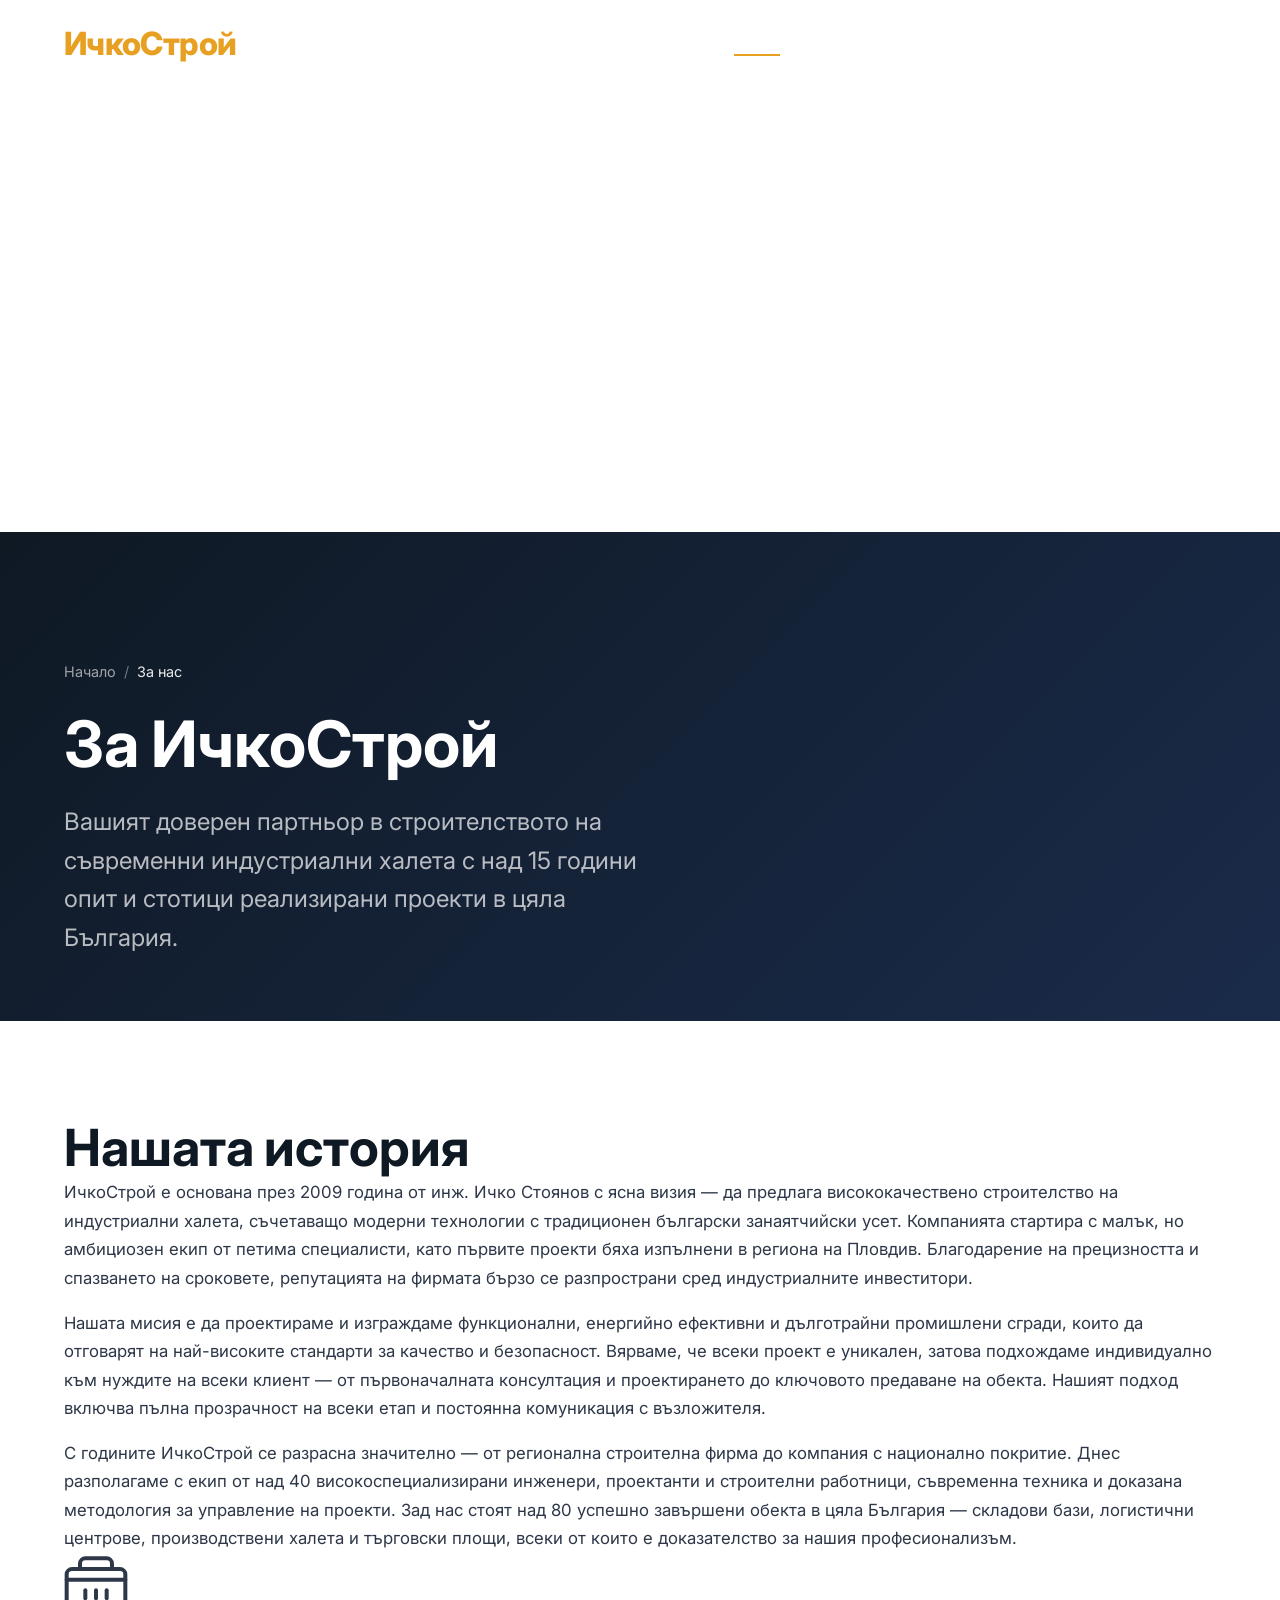
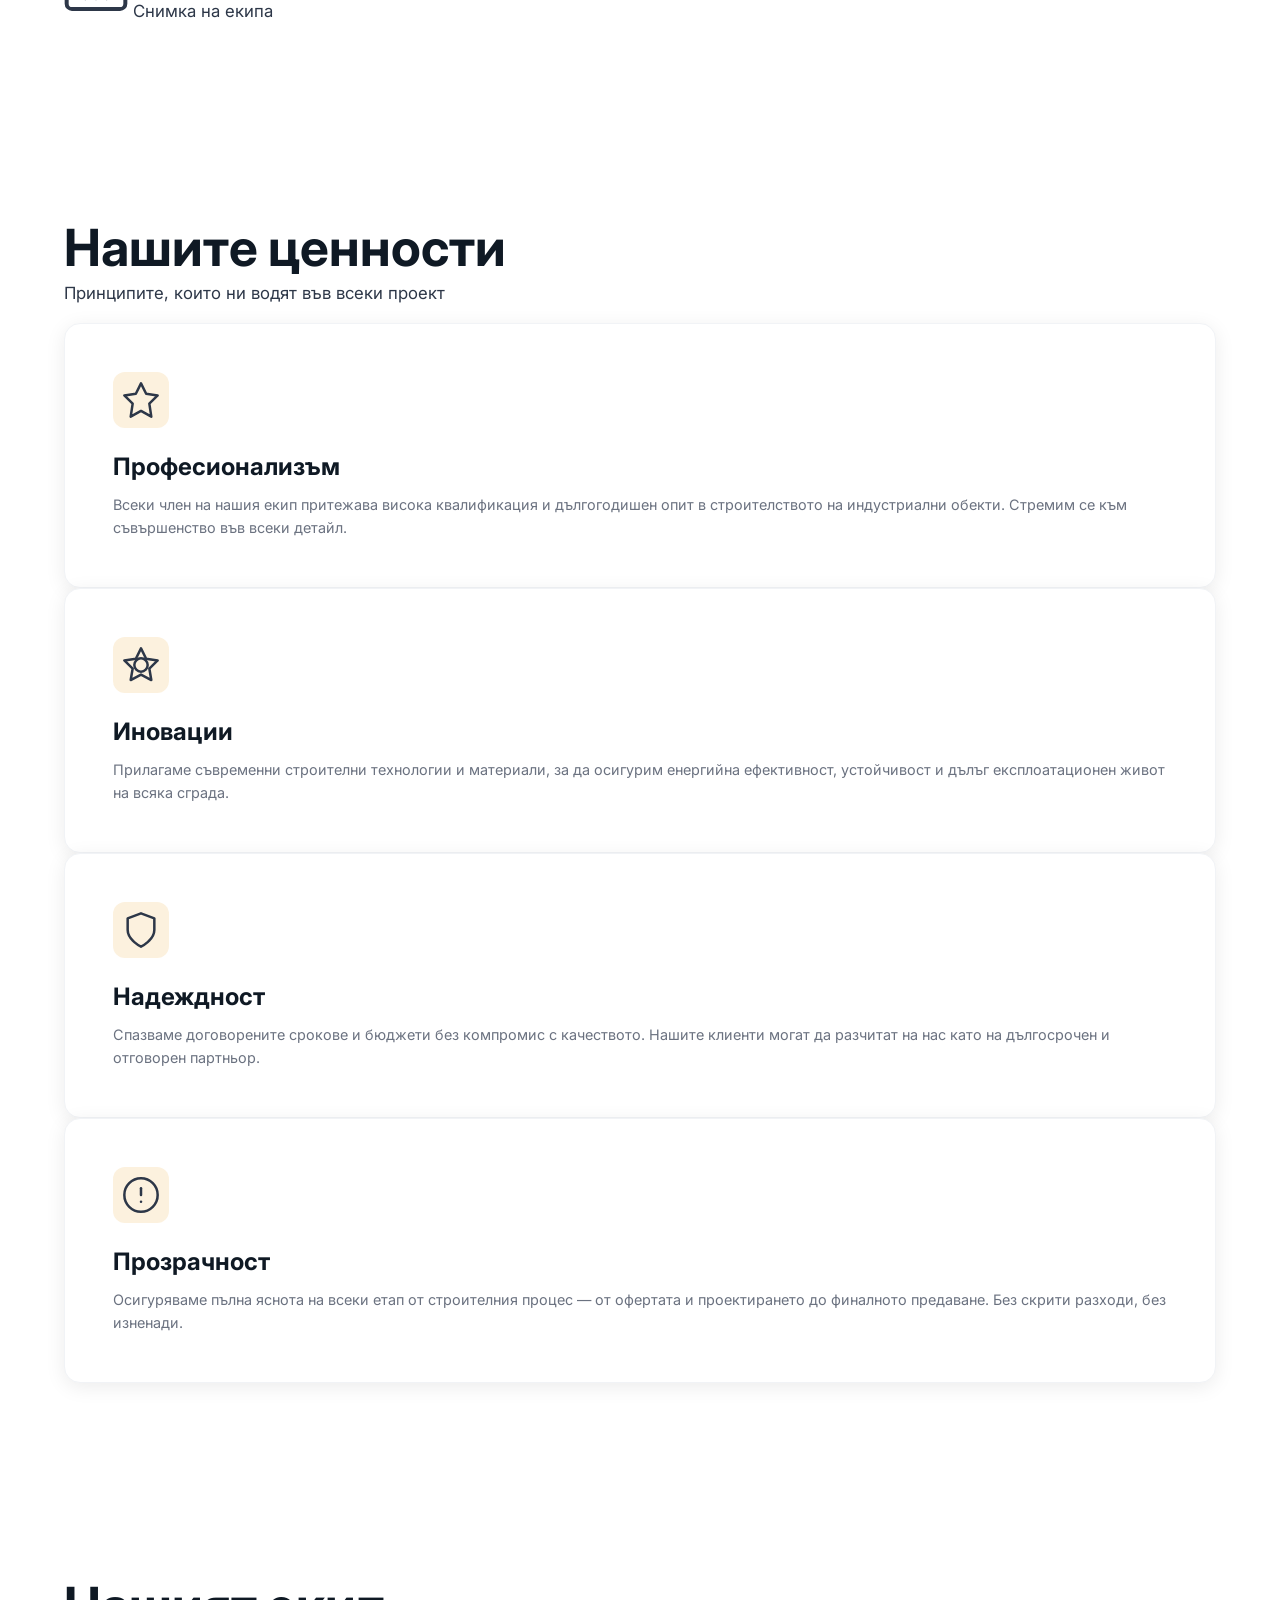
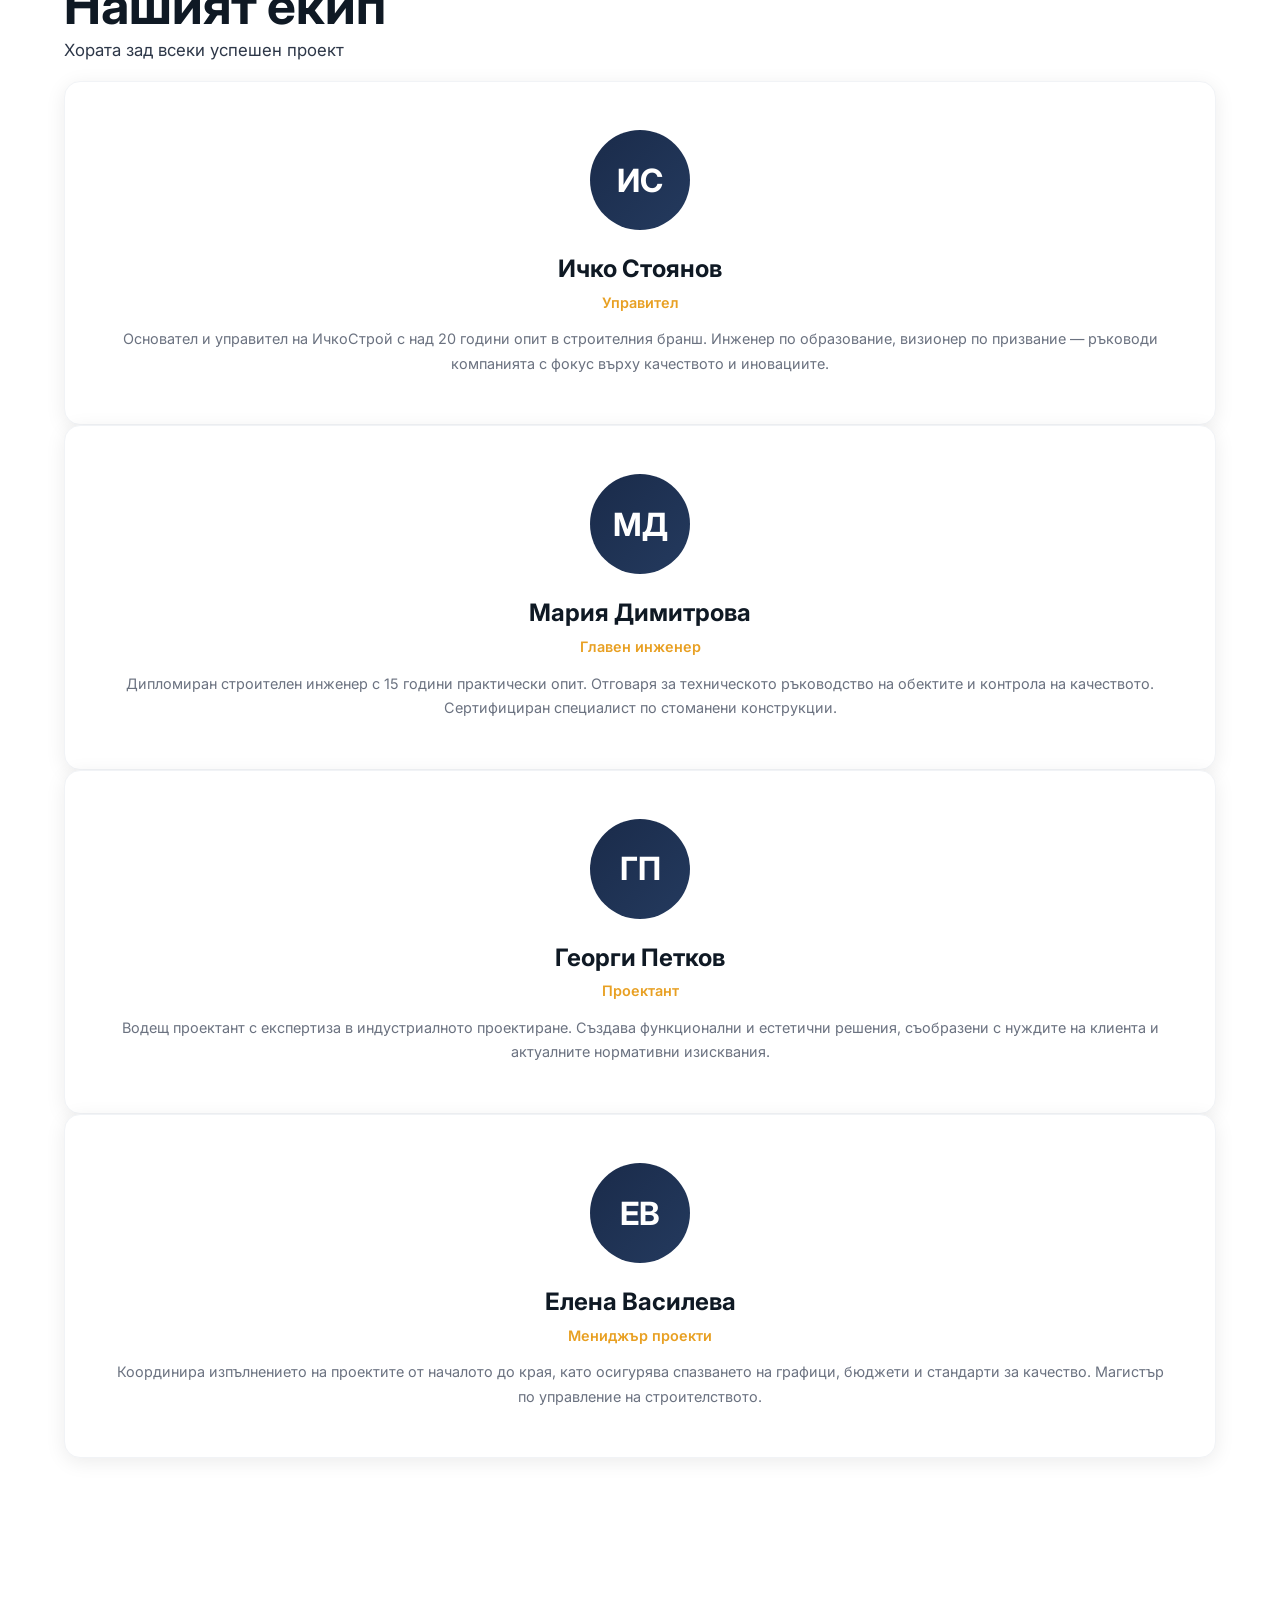
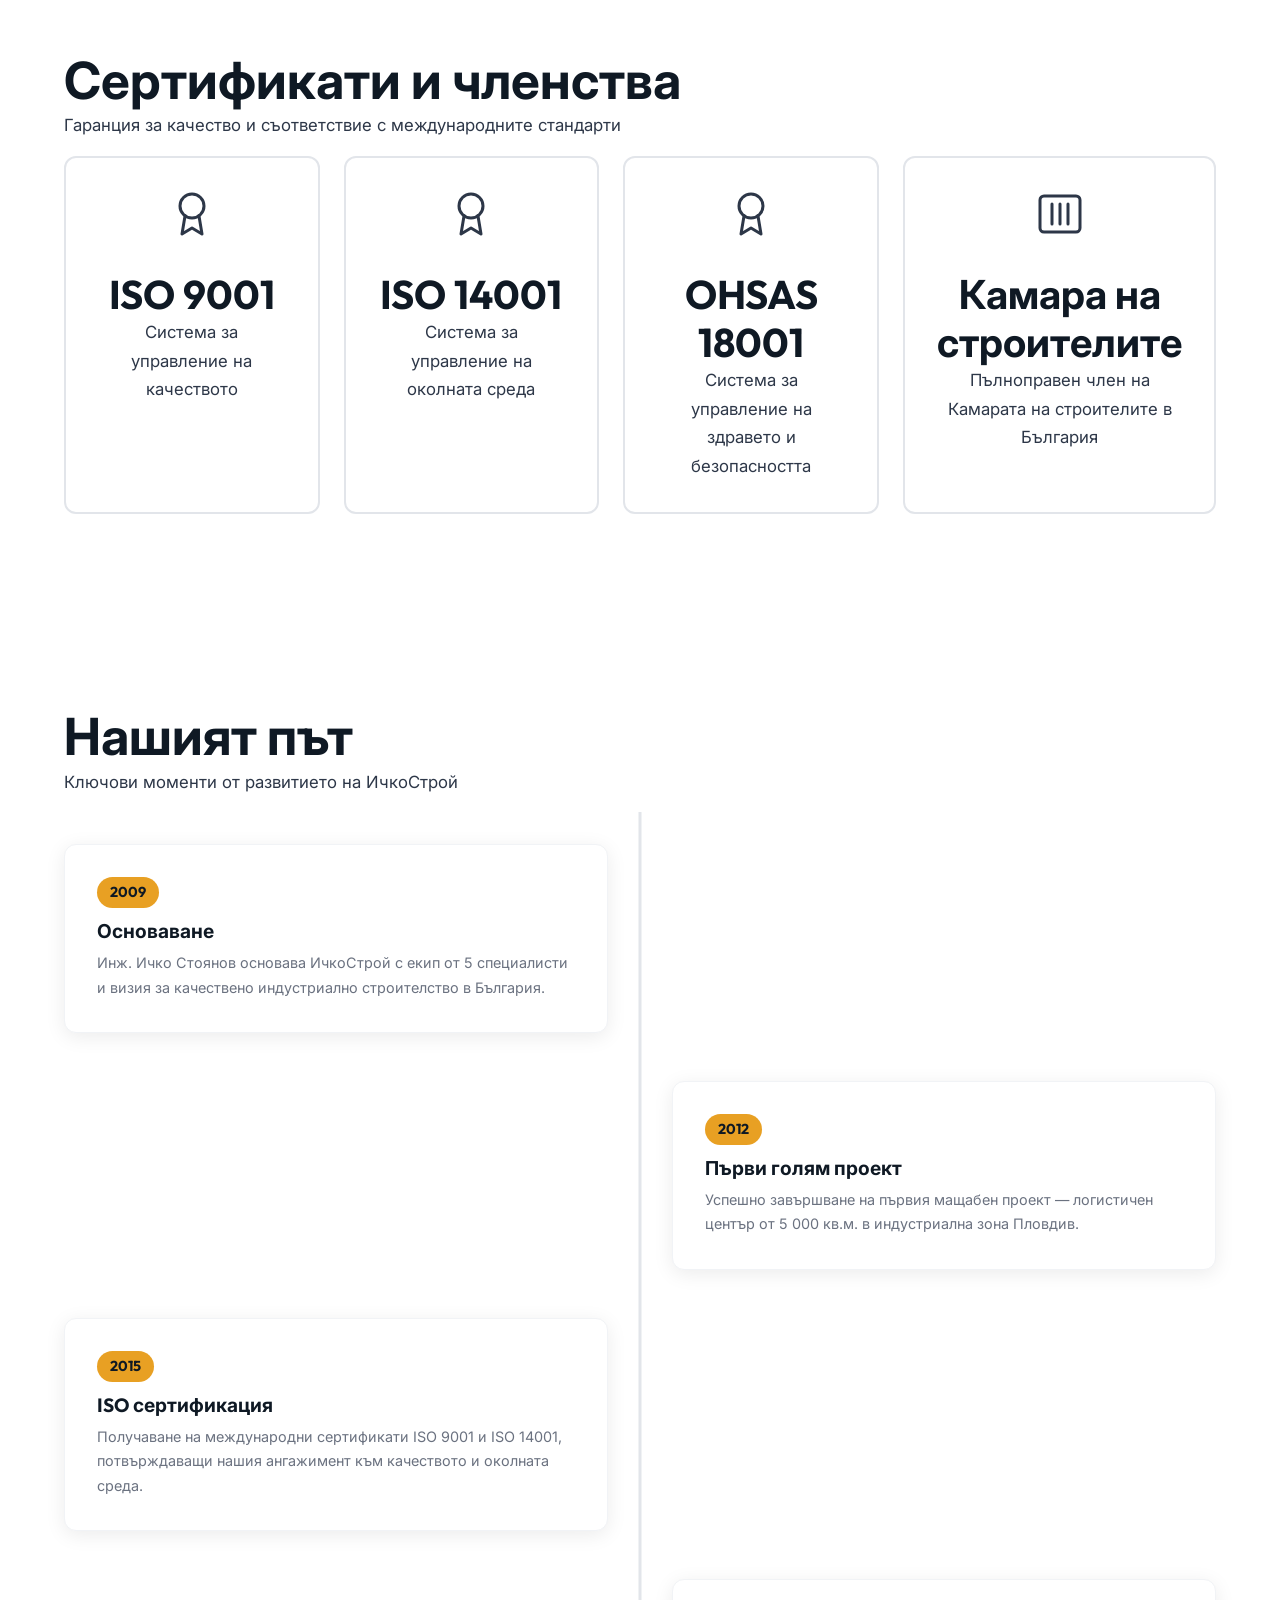
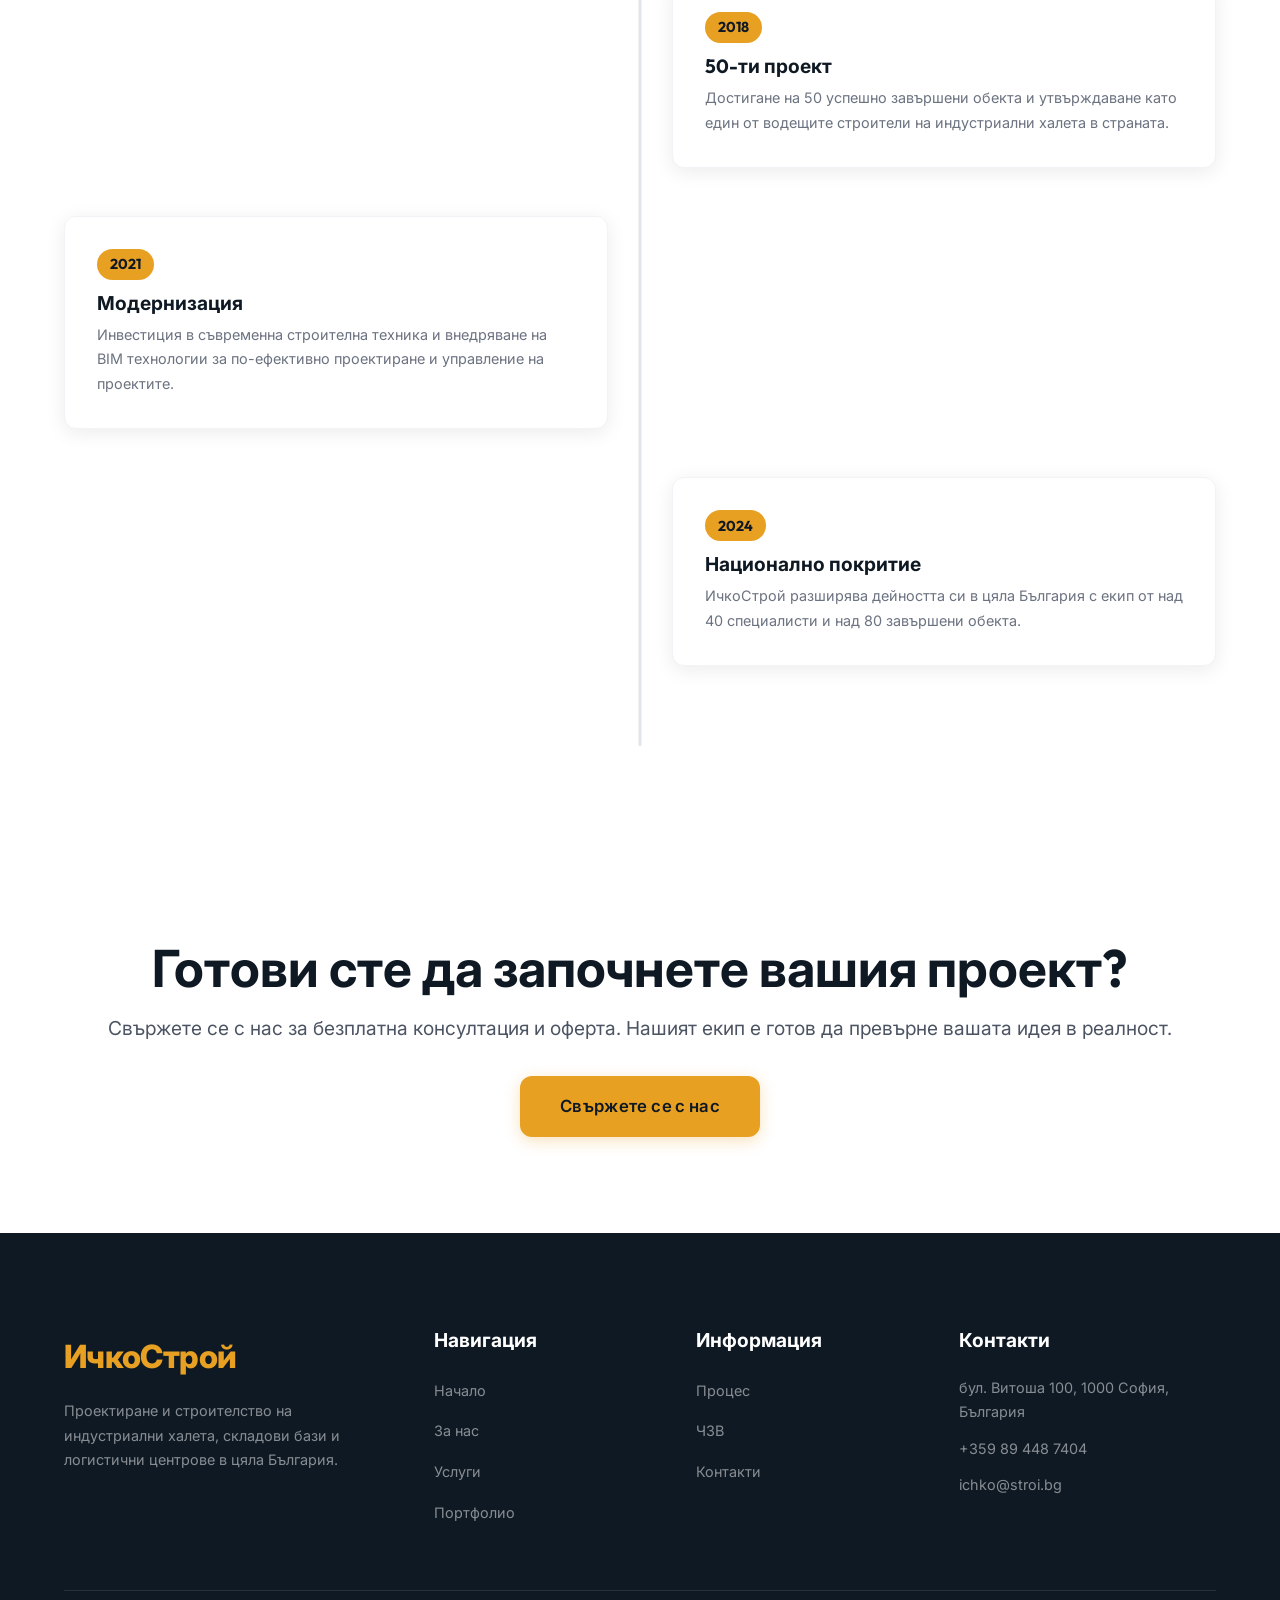
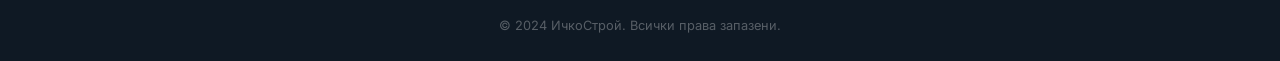
==== about.html @ afe0fb69 "init commit" ====
<!DOCTYPE html>
<html lang="bg" dir="ltr">
<head>
  <meta charset="UTF-8">
  <meta name="viewport" content="width=device-width, initial-scale=1.0">
  <meta http-equiv="X-UA-Compatible" content="IE=edge">

  <title>За нас | ИчкоСтрой — Строителство на индустриални халета</title>
  <meta name="description" content="ИчкоСтрой е водеща българска строителна компания с над 15 години опит в проектирането и изграждането на индустриални халета. Научете повече за нашата история, мисия и екип.">
  <meta name="keywords" content="ИчкоСтрой, за нас, строителна компания, индустриални халета, история, екип, мисия, България">
  <meta name="author" content="ИчкоСтрой">
  <meta name="robots" content="index, follow">
  <link rel="canonical" href="https://ichkostroy.pages.dev/about.html">
  <link rel="alternate" hreflang="bg" href="https://ichkostroy.pages.dev/about.html">

  <!-- Open Graph -->
  <meta property="og:title" content="За нас | ИчкоСтрой — Строителство на индустриални халета">
  <meta property="og:description" content="ИчкоСтрой е водеща българска строителна компания с над 15 години опит в проектирането и изграждането на индустриални халета. Научете повече за нашата история, мисия и екип.">
  <meta property="og:type" content="website">
  <meta property="og:url" href="https://ichkostroy.pages.dev/about.html">
  <meta property="og:locale" content="bg_BG">
  <meta property="og:site_name" content="ИчкоСтрой">

  <!-- Google Fonts -->
  <link rel="preconnect" href="https://fonts.googleapis.com">
  <link rel="preconnect" href="https://fonts.gstatic.com" crossorigin>
  <link href="https://fonts.googleapis.com/css2?family=Inter:wght@400;500;600;700&family=Outfit:wght@400;500;600;700;800&display=swap" rel="stylesheet">

  <!-- Styles -->
  <link rel="stylesheet" href="css/styles.css">

  <!-- JSON-LD BreadcrumbList -->
  <script type="application/ld+json">
  {
    "@context": "https://schema.org",
    "@type": "BreadcrumbList",
    "itemListElement": [
      {
        "@type": "ListItem",
        "position": 1,
        "name": "Начало",
        "item": "https://ichkostroy.pages.dev/"
      },
      {
        "@type": "ListItem",
        "position": 2,
        "name": "За нас",
        "item": "https://ichkostroy.pages.dev/about.html"
      }
    ]
  }
  </script>
</head>
<body>

  <!-- ========== HEADER ========== -->
  <header class="header" id="header">
    <div class="container header__container">
      <a href="index.html" class="header__logo">
        <span class="header__logo-text">ИчкоСтрой</span>
      </a>

      <nav class="header__nav" id="nav">
        <ul class="header__nav-list">
          <li><a href="index.html" class="nav-link">Начало</a></li>
          <li><a href="about.html" class="nav-link nav-link--active">За нас</a></li>
          <li><a href="services.html" class="nav-link">Услуги</a></li>
          <li><a href="portfolio.html" class="nav-link">Портфолио</a></li>
          <li><a href="process.html" class="nav-link">Процес</a></li>
          <li><a href="faq.html" class="nav-link">ЧЗВ</a></li>
          <li><a href="contact.html" class="nav-link nav-link--cta">Контакти</a></li>
        </ul>
      </nav>

      <button class="header__burger" id="burger" aria-label="Отвори менюто" aria-expanded="false">
        <span></span>
        <span></span>
        <span></span>
      </button>
    </div>
  </header>

  <!-- ========== MOBILE OVERLAY ========== -->
  <div class="mobile-overlay" id="mobileOverlay">
    <nav class="mobile-overlay__nav">
      <ul class="mobile-overlay__list">
        <li><a href="index.html" class="mobile-overlay__link">Начало</a></li>
        <li><a href="about.html" class="mobile-overlay__link mobile-overlay__link--active">За нас</a></li>
        <li><a href="services.html" class="mobile-overlay__link">Услуги</a></li>
        <li><a href="portfolio.html" class="mobile-overlay__link">Портфолио</a></li>
        <li><a href="process.html" class="mobile-overlay__link">Процес</a></li>
        <li><a href="faq.html" class="mobile-overlay__link">ЧЗВ</a></li>
        <li><a href="contact.html" class="mobile-overlay__link mobile-overlay__link--cta">Контакти</a></li>
      </ul>
    </nav>
  </div>

  <main>

    <!-- ========== HERO (SMALL) ========== -->
    <section class="hero hero--small">
      <div class="container">
        <nav class="breadcrumb fade-in" aria-label="Навигация">
          <ol class="breadcrumb__list">
            <li class="breadcrumb__item"><a href="index.html" class="breadcrumb__link">Начало</a></li>
            <li class="breadcrumb__item breadcrumb__item--active" aria-current="page">За нас</li>
          </ol>
        </nav>
        <h1 class="hero__title fade-in">За ИчкоСтрой</h1>
        <p class="hero__subtitle fade-in">Вашият доверен партньор в строителството на съвременни индустриални халета с над 15 години опит и стотици реализирани проекти в цяла България.</p>
      </div>
    </section>

    <!-- ========== COMPANY STORY ========== -->
    <section class="section story" id="story">
      <div class="container">
        <div class="story__grid">
          <div class="story__text fade-in">
            <h2 class="section__title">Нашата история</h2>
            <p>ИчкоСтрой е основана през 2009 година от инж. Ичко Стоянов с ясна визия — да предлага висококачествено строителство на индустриални халета, съчетаващо модерни технологии с традиционен български занаятчийски усет. Компанията стартира с малък, но амбициозен екип от петима специалисти, като първите проекти бяха изпълнени в региона на Пловдив. Благодарение на прецизността и спазването на сроковете, репутацията на фирмата бързо се разпространи сред индустриалните инвеститори.</p>
            <p>Нашата мисия е да проектираме и изграждаме функционални, енергийно ефективни и дълготрайни промишлени сгради, които да отговарят на най-високите стандарти за качество и безопасност. Вярваме, че всеки проект е уникален, затова подхождаме индивидуално към нуждите на всеки клиент — от първоначалната консултация и проектирането до ключовото предаване на обекта. Нашият подход включва пълна прозрачност на всеки етап и постоянна комуникация с възложителя.</p>
            <p>С годините ИчкоСтрой се разрасна значително — от регионална строителна фирма до компания с национално покритие. Днес разполагаме с екип от над 40 високоспециализирани инженери, проектанти и строителни работници, съвременна техника и доказана методология за управление на проекти. Зад нас стоят над 80 успешно завършени обекта в цяла България — складови бази, логистични центрове, производствени халета и търговски площи, всеки от които е доказателство за нашия професионализъм.</p>
          </div>
          <div class="story__image fade-in">
            <div class="story__image-placeholder">
              <svg xmlns="http://www.w3.org/2000/svg" width="64" height="64" viewBox="0 0 24 24" fill="none" stroke="currentColor" stroke-width="1.5" stroke-linecap="round" stroke-linejoin="round">
                <rect x="1" y="6" width="22" height="15" rx="2"/>
                <path d="M1 10h22"/>
                <path d="M6 6V4a2 2 0 0 1 2-2h8a2 2 0 0 1 2 2v2"/>
                <line x1="12" y1="14" x2="12" y2="17"/>
                <line x1="8" y1="14" x2="8" y2="17"/>
                <line x1="16" y1="14" x2="16" y2="17"/>
              </svg>
              <span>Снимка на екипа</span>
            </div>
          </div>
        </div>
      </div>
    </section>

    <!-- ========== VALUES ========== -->
    <section class="section values" id="values">
      <div class="container">
        <h2 class="section__title fade-in">Нашите ценности</h2>
        <p class="section__subtitle fade-in">Принципите, които ни водят във всеки проект</p>
        <div class="values__grid stagger-children">

          <div class="icon-card fade-in">
            <div class="icon-card__icon">
              <svg xmlns="http://www.w3.org/2000/svg" width="40" height="40" viewBox="0 0 24 24" fill="none" stroke="currentColor" stroke-width="1.5" stroke-linecap="round" stroke-linejoin="round">
                <path d="M12 2l3.09 6.26L22 9.27l-5 4.87L18.18 22 12 18.56 5.82 22 7 14.14l-5-4.87 6.91-1.01L12 2z"/>
              </svg>
            </div>
            <h3 class="icon-card__title">Професионализъм</h3>
            <p class="icon-card__text">Всеки член на нашия екип притежава висока квалификация и дългогодишен опит в строителството на индустриални обекти. Стремим се към съвършенство във всеки детайл.</p>
          </div>

          <div class="icon-card fade-in">
            <div class="icon-card__icon">
              <svg xmlns="http://www.w3.org/2000/svg" width="40" height="40" viewBox="0 0 24 24" fill="none" stroke="currentColor" stroke-width="1.5" stroke-linecap="round" stroke-linejoin="round">
                <polygon points="12 2 15.09 8.26 22 9.27 17 14.14 18.18 21.02 12 17.77 5.82 21.02 7 14.14 2 9.27 8.91 8.26 12 2"/>
                <circle cx="12" cy="12" r="4"/>
              </svg>
            </div>
            <h3 class="icon-card__title">Иновации</h3>
            <p class="icon-card__text">Прилагаме съвременни строителни технологии и материали, за да осигурим енергийна ефективност, устойчивост и дълъг експлоатационен живот на всяка сграда.</p>
          </div>

          <div class="icon-card fade-in">
            <div class="icon-card__icon">
              <svg xmlns="http://www.w3.org/2000/svg" width="40" height="40" viewBox="0 0 24 24" fill="none" stroke="currentColor" stroke-width="1.5" stroke-linecap="round" stroke-linejoin="round">
                <path d="M12 22s8-4 8-10V5l-8-3-8 3v7c0 6 8 10 8 10z"/>
              </svg>
            </div>
            <h3 class="icon-card__title">Надеждност</h3>
            <p class="icon-card__text">Спазваме договорените срокове и бюджети без компромис с качеството. Нашите клиенти могат да разчитат на нас като на дългосрочен и отговорен партньор.</p>
          </div>

          <div class="icon-card fade-in">
            <div class="icon-card__icon">
              <svg xmlns="http://www.w3.org/2000/svg" width="40" height="40" viewBox="0 0 24 24" fill="none" stroke="currentColor" stroke-width="1.5" stroke-linecap="round" stroke-linejoin="round">
                <circle cx="12" cy="12" r="10"/>
                <line x1="12" y1="8" x2="12" y2="12"/>
                <line x1="12" y1="16" x2="12.01" y2="16"/>
              </svg>
            </div>
            <h3 class="icon-card__title">Прозрачност</h3>
            <p class="icon-card__text">Осигуряваме пълна яснота на всеки етап от строителния процес — от офертата и проектирането до финалното предаване. Без скрити разходи, без изненади.</p>
          </div>

        </div>
      </div>
    </section>

    <!-- ========== TEAM ========== -->
    <section class="section team" id="team">
      <div class="container">
        <h2 class="section__title fade-in">Нашият екип</h2>
        <p class="section__subtitle fade-in">Хората зад всеки успешен проект</p>
        <div class="team__grid stagger-children">

          <div class="team-card fade-in">
            <div class="team-card__avatar">
              <span class="team-card__initials">ИС</span>
            </div>
            <h3 class="team-card__name">Ичко Стоянов</h3>
            <p class="team-card__role">Управител</p>
            <p class="team-card__bio">Основател и управител на ИчкоСтрой с над 20 години опит в строителния бранш. Инженер по образование, визионер по призвание — ръководи компанията с фокус върху качеството и иновациите.</p>
          </div>

          <div class="team-card fade-in">
            <div class="team-card__avatar">
              <span class="team-card__initials">МД</span>
            </div>
            <h3 class="team-card__name">Мария Димитрова</h3>
            <p class="team-card__role">Главен инженер</p>
            <p class="team-card__bio">Дипломиран строителен инженер с 15 години практически опит. Отговаря за техническото ръководство на обектите и контрола на качеството. Сертифициран специалист по стоманени конструкции.</p>
          </div>

          <div class="team-card fade-in">
            <div class="team-card__avatar">
              <span class="team-card__initials">ГП</span>
            </div>
            <h3 class="team-card__name">Георги Петков</h3>
            <p class="team-card__role">Проектант</p>
            <p class="team-card__bio">Водещ проектант с експертиза в индустриалното проектиране. Създава функционални и естетични решения, съобразени с нуждите на клиента и актуалните нормативни изисквания.</p>
          </div>

          <div class="team-card fade-in">
            <div class="team-card__avatar">
              <span class="team-card__initials">ЕВ</span>
            </div>
            <h3 class="team-card__name">Елена Василева</h3>
            <p class="team-card__role">Мениджър проекти</p>
            <p class="team-card__bio">Координира изпълнението на проектите от началото до края, като осигурява спазването на графици, бюджети и стандарти за качество. Магистър по управление на строителството.</p>
          </div>

        </div>
      </div>
    </section>

    <!-- ========== CERTIFICATIONS ========== -->
    <section class="section certifications" id="certifications">
      <div class="container">
        <h2 class="section__title fade-in">Сертификати и членства</h2>
        <p class="section__subtitle fade-in">Гаранция за качество и съответствие с международните стандарти</p>
        <div class="cert-grid stagger-children">

          <div class="cert-badge fade-in">
            <div class="cert-badge__icon">
              <svg xmlns="http://www.w3.org/2000/svg" width="48" height="48" viewBox="0 0 24 24" fill="none" stroke="currentColor" stroke-width="1.5" stroke-linecap="round" stroke-linejoin="round">
                <circle cx="12" cy="8" r="6"/>
                <path d="M15.477 12.89L17 22l-5-3-5 3 1.523-9.11"/>
              </svg>
            </div>
            <h3 class="cert-badge__title">ISO 9001</h3>
            <p class="cert-badge__text">Система за управление на качеството</p>
          </div>

          <div class="cert-badge fade-in">
            <div class="cert-badge__icon">
              <svg xmlns="http://www.w3.org/2000/svg" width="48" height="48" viewBox="0 0 24 24" fill="none" stroke="currentColor" stroke-width="1.5" stroke-linecap="round" stroke-linejoin="round">
                <circle cx="12" cy="8" r="6"/>
                <path d="M15.477 12.89L17 22l-5-3-5 3 1.523-9.11"/>
              </svg>
            </div>
            <h3 class="cert-badge__title">ISO 14001</h3>
            <p class="cert-badge__text">Система за управление на околната среда</p>
          </div>

          <div class="cert-badge fade-in">
            <div class="cert-badge__icon">
              <svg xmlns="http://www.w3.org/2000/svg" width="48" height="48" viewBox="0 0 24 24" fill="none" stroke="currentColor" stroke-width="1.5" stroke-linecap="round" stroke-linejoin="round">
                <circle cx="12" cy="8" r="6"/>
                <path d="M15.477 12.89L17 22l-5-3-5 3 1.523-9.11"/>
              </svg>
            </div>
            <h3 class="cert-badge__title">OHSAS 18001</h3>
            <p class="cert-badge__text">Система за управление на здравето и безопасността</p>
          </div>

          <div class="cert-badge fade-in">
            <div class="cert-badge__icon">
              <svg xmlns="http://www.w3.org/2000/svg" width="48" height="48" viewBox="0 0 24 24" fill="none" stroke="currentColor" stroke-width="1.5" stroke-linecap="round" stroke-linejoin="round">
                <rect x="2" y="3" width="20" height="18" rx="2"/>
                <path d="M8 7v10"/>
                <path d="M12 7v10"/>
                <path d="M16 7v10"/>
              </svg>
            </div>
            <h3 class="cert-badge__title">Камара на строителите</h3>
            <p class="cert-badge__text">Пълноправен член на Камарата на строителите в България</p>
          </div>

        </div>
      </div>
    </section>

    <!-- ========== TIMELINE ========== -->
    <section class="section timeline-section" id="timeline">
      <div class="container">
        <h2 class="section__title fade-in">Нашият път</h2>
        <p class="section__subtitle fade-in">Ключови моменти от развитието на ИчкоСтрой</p>
        <div class="timeline stagger-children">

          <div class="timeline__item fade-in">
            <div class="timeline__marker"></div>
            <div class="timeline__content">
              <span class="timeline__year">2009</span>
              <h3 class="timeline__title">Основаване</h3>
              <p class="timeline__text">Инж. Ичко Стоянов основава ИчкоСтрой с екип от 5 специалисти и визия за качествено индустриално строителство в България.</p>
            </div>
          </div>

          <div class="timeline__item fade-in">
            <div class="timeline__marker"></div>
            <div class="timeline__content">
              <span class="timeline__year">2012</span>
              <h3 class="timeline__title">Първи голям проект</h3>
              <p class="timeline__text">Успешно завършване на първия мащабен проект — логистичен център от 5 000 кв.м. в индустриална зона Пловдив.</p>
            </div>
          </div>

          <div class="timeline__item fade-in">
            <div class="timeline__marker"></div>
            <div class="timeline__content">
              <span class="timeline__year">2015</span>
              <h3 class="timeline__title">ISO сертификация</h3>
              <p class="timeline__text">Получаване на международни сертификати ISO 9001 и ISO 14001, потвърждаващи нашия ангажимент към качеството и околната среда.</p>
            </div>
          </div>

          <div class="timeline__item fade-in">
            <div class="timeline__marker"></div>
            <div class="timeline__content">
              <span class="timeline__year">2018</span>
              <h3 class="timeline__title">50-ти проект</h3>
              <p class="timeline__text">Достигане на 50 успешно завършени обекта и утвърждаване като един от водещите строители на индустриални халета в страната.</p>
            </div>
          </div>

          <div class="timeline__item fade-in">
            <div class="timeline__marker"></div>
            <div class="timeline__content">
              <span class="timeline__year">2021</span>
              <h3 class="timeline__title">Модернизация</h3>
              <p class="timeline__text">Инвестиция в съвременна строителна техника и внедряване на BIM технологии за по-ефективно проектиране и управление на проектите.</p>
            </div>
          </div>

          <div class="timeline__item fade-in">
            <div class="timeline__marker"></div>
            <div class="timeline__content">
              <span class="timeline__year">2024</span>
              <h3 class="timeline__title">Национално покритие</h3>
              <p class="timeline__text">ИчкоСтрой разширява дейността си в цяла България с екип от над 40 специалисти и над 80 завършени обекта.</p>
            </div>
          </div>

        </div>
      </div>
    </section>

    <!-- ========== CTA ========== -->
    <section class="section cta">
      <div class="container">
        <div class="cta__content fade-in">
          <h2 class="cta__title">Готови сте да започнете вашия проект?</h2>
          <p class="cta__text">Свържете се с нас за безплатна консултация и оферта. Нашият екип е готов да превърне вашата идея в реалност.</p>
          <a href="contact.html" class="btn btn--primary btn--lg">Свържете се с нас</a>
        </div>
      </div>
    </section>

  </main>

  <!-- ========== FOOTER ========== -->
  <footer class="footer">
    <div class="container">
      <div class="footer__grid">

        <div class="footer__col">
          <a href="index.html" class="footer__logo">
            <span class="footer__logo-text">ИчкоСтрой</span>
          </a>
          <p class="footer__description">Проектиране и строителство на индустриални халета, складови бази и логистични центрове в цяла България.</p>
        </div>

        <div class="footer__col">
          <h4 class="footer__heading">Навигация</h4>
          <ul class="footer__links">
            <li><a href="index.html" class="footer__link">Начало</a></li>
            <li><a href="about.html" class="footer__link">За нас</a></li>
            <li><a href="services.html" class="footer__link">Услуги</a></li>
            <li><a href="portfolio.html" class="footer__link">Портфолио</a></li>
          </ul>
        </div>

        <div class="footer__col">
          <h4 class="footer__heading">Информация</h4>
          <ul class="footer__links">
            <li><a href="process.html" class="footer__link">Процес</a></li>
            <li><a href="faq.html" class="footer__link">ЧЗВ</a></li>
            <li><a href="contact.html" class="footer__link">Контакти</a></li>
          </ul>
        </div>

        <div class="footer__col">
          <h4 class="footer__heading">Контакти</h4>
          <ul class="footer__contacts">
            <li>бул. Витоша 100, 1000 София, България</li>
            <li><a href="tel:+359894487404">+359 89 448 7404</a></li>
            <li><a href="mailto:ichko@stroi.bg">ichko@stroi.bg</a></li>
          </ul>
        </div>

      </div>

      <div class="footer__bottom">
        <p class="footer__copyright">&copy; 2024 ИчкоСтрой. Всички права запазени.</p>
      </div>
    </div>
  </footer>

  <!-- Back to top -->
  <button class="back-to-top" id="backToTop" aria-label="Нагоре">
    <svg xmlns="http://www.w3.org/2000/svg" width="24" height="24" viewBox="0 0 24 24" fill="none" stroke="currentColor" stroke-width="2" stroke-linecap="round" stroke-linejoin="round">
      <polyline points="18 15 12 9 6 15"/>
    </svg>
  </button>

  <!-- Scripts -->
  <script src="js/main.js"></script>
</body>
</html>
---- css/styles.css ----
/* ============================================
   ИчкоСтрой — Global Stylesheet
   ============================================ */

/* --- Custom Properties --- */
:root {
  /* Colors */
  --clr-dark: #0f1924;
  --clr-primary: #1a2b4a;
  --clr-primary-light: #243a5e;
  --clr-accent: #e8a023;
  --clr-accent-hover: #d4911f;
  --clr-accent-light: rgba(232, 160, 35, 0.15);
  --clr-white: #ffffff;
  --clr-gray-50: #f8f9fb;
  --clr-gray-100: #f1f3f6;
  --clr-gray-200: #e2e5ea;
  --clr-gray-300: #c5c9d1;
  --clr-gray-400: #9ca3af;
  --clr-gray-600: #6b7280;
  --clr-gray-800: #2d3748;
  --clr-success: #22c55e;
  --clr-overlay: rgba(15, 25, 36, 0.7);

  /* Typography */
  --font-body: 'Inter', system-ui, -apple-system, sans-serif;
  --font-heading: 'Outfit', var(--font-body);
  --fs-xs: clamp(0.75rem, 0.7rem + 0.25vw, 0.8rem);
  --fs-sm: clamp(0.85rem, 0.8rem + 0.25vw, 0.9rem);
  --fs-base: clamp(0.95rem, 0.9rem + 0.25vw, 1.05rem);
  --fs-md: clamp(1.05rem, 1rem + 0.3vw, 1.2rem);
  --fs-lg: clamp(1.25rem, 1.1rem + 0.5vw, 1.5rem);
  --fs-xl: clamp(1.5rem, 1.2rem + 1vw, 2rem);
  --fs-2xl: clamp(1.8rem, 1.4rem + 1.5vw, 2.5rem);
  --fs-3xl: clamp(2.2rem, 1.6rem + 2vw, 3.2rem);
  --fs-4xl: clamp(2.8rem, 2rem + 2.5vw, 4rem);

  /* Spacing */
  --space-xs: 0.5rem;
  --space-sm: 0.75rem;
  --space-md: 1rem;
  --space-lg: 1.5rem;
  --space-xl: 2rem;
  --space-2xl: 3rem;
  --space-3xl: 4rem;
  --space-4xl: 6rem;
  --space-5xl: 8rem;

  /* Layout */
  --container-max: 1200px;
  --container-wide: 1400px;
  --container-narrow: 800px;

  /* Borders & Shadows */
  --radius-sm: 8px;
  --radius-md: 12px;
  --radius-lg: 16px;
  --radius-xl: 24px;
  --radius-full: 9999px;
  --shadow-sm: 0 1px 3px rgba(0,0,0,0.08), 0 1px 2px rgba(0,0,0,0.06);
  --shadow-md: 0 4px 12px rgba(0,0,0,0.1), 0 2px 4px rgba(0,0,0,0.06);
  --shadow-lg: 0 10px 30px rgba(0,0,0,0.12), 0 4px 8px rgba(0,0,0,0.06);
  --shadow-xl: 0 20px 50px rgba(0,0,0,0.15), 0 8px 16px rgba(0,0,0,0.08);
  --shadow-card: 0 4px 20px rgba(0,0,0,0.08);
  --shadow-card-hover: 0 12px 40px rgba(0,0,0,0.15);

  /* Transitions */
  --transition-fast: 0.15s ease;
  --transition: 0.3s ease;
  --transition-slow: 0.5s ease;

  /* Z-index layers */
  --z-header: 1000;
  --z-mobile-menu: 999;
  --z-back-top: 900;
  --z-overlay: 800;
}

/* --- Reset & Base --- */
*,
*::before,
*::after {
  box-sizing: border-box;
  margin: 0;
  padding: 0;
}

html {
  scroll-behavior: smooth;
  -webkit-text-size-adjust: 100%;
}

body {
  font-family: var(--font-body);
  font-size: var(--fs-base);
  line-height: 1.7;
  color: var(--clr-gray-800);
  background-color: var(--clr-white);
  -webkit-font-smoothing: antialiased;
  -moz-osx-font-smoothing: grayscale;
  overflow-x: hidden;
}

h1, h2, h3, h4, h5, h6 {
  font-family: var(--font-heading);
  font-weight: 700;
  line-height: 1.2;
  color: var(--clr-dark);
}

h1 { font-size: var(--fs-4xl); }
h2 { font-size: var(--fs-3xl); }
h3 { font-size: var(--fs-2xl); }
h4 { font-size: var(--fs-xl); }
h5 { font-size: var(--fs-lg); }
h6 { font-size: var(--fs-md); }

p { margin-bottom: var(--space-md); }
p:last-child { margin-bottom: 0; }

a {
  color: var(--clr-accent);
  text-decoration: none;
  transition: color var(--transition-fast);
}
a:hover { color: var(--clr-accent-hover); }

img {
  max-width: 100%;
  height: auto;
  display: block;
}

ul, ol { list-style: none; }

button, input, textarea, select {
  font-family: inherit;
  font-size: inherit;
}

button {
  cursor: pointer;
  border: none;
  background: none;
}

/* --- Utility Classes --- */
.container {
  width: 100%;
  max-width: var(--container-max);
  margin: 0 auto;
  padding: 0 var(--space-lg);
}

.container--wide {
  max-width: var(--container-wide);
}

.container--narrow {
  max-width: var(--container-narrow);
}

.section {
  padding: var(--space-4xl) 0;
}

.section--dark {
  background-color: var(--clr-dark);
  color: var(--clr-gray-200);
}

.section--dark h2,
.section--dark h3,
.section--dark h4 {
  color: var(--clr-white);
}

.section--gray {
  background-color: var(--clr-gray-50);
}

.section-label {
  display: inline-block;
  font-size: var(--fs-sm);
  font-weight: 600;
  color: var(--clr-accent);
  text-transform: uppercase;
  letter-spacing: 0.1em;
  margin-bottom: var(--space-sm);
}

.section-title {
  margin-bottom: var(--space-lg);
}

.section-subtitle {
  font-size: var(--fs-md);
  color: var(--clr-gray-600);
  max-width: 650px;
  line-height: 1.6;
}

.text-center { text-align: center; }
.text-center .section-subtitle { margin-left: auto; margin-right: auto; }

.grid {
  display: grid;
  gap: var(--space-xl);
}

.grid-2 { grid-template-columns: repeat(2, 1fr); }
.grid-3 { grid-template-columns: repeat(3, 1fr); }
.grid-4 { grid-template-columns: repeat(4, 1fr); }

@media (max-width: 1024px) {
  .grid-4 { grid-template-columns: repeat(2, 1fr); }
  .grid-3 { grid-template-columns: repeat(2, 1fr); }
}

@media (max-width: 640px) {
  .grid-2, .grid-3, .grid-4 { grid-template-columns: 1fr; }
}

/* --- Buttons --- */
.btn {
  display: inline-flex;
  align-items: center;
  justify-content: center;
  gap: var(--space-xs);
  padding: 0.85rem 2rem;
  font-family: var(--font-heading);
  font-size: var(--fs-sm);
  font-weight: 600;
  letter-spacing: 0.02em;
  border-radius: var(--radius-md);
  transition: all var(--transition);
  white-space: nowrap;
  text-decoration: none;
}

.btn--primary {
  background: var(--clr-accent);
  color: var(--clr-dark);
  box-shadow: 0 4px 15px rgba(232, 160, 35, 0.3);
}
.btn--primary:hover {
  background: var(--clr-accent-hover);
  color: var(--clr-dark);
  transform: translateY(-2px);
  box-shadow: 0 6px 20px rgba(232, 160, 35, 0.4);
}

.btn--outline {
  background: transparent;
  color: var(--clr-white);
  border: 2px solid rgba(255,255,255,0.3);
}
.btn--outline:hover {
  background: rgba(255,255,255,0.1);
  border-color: var(--clr-white);
  color: var(--clr-white);
  transform: translateY(-2px);
}

.btn--outline-dark {
  background: transparent;
  color: var(--clr-primary);
  border: 2px solid var(--clr-gray-300);
}
.btn--outline-dark:hover {
  border-color: var(--clr-accent);
  color: var(--clr-accent);
  transform: translateY(-2px);
}

.btn--dark {
  background: var(--clr-dark);
  color: var(--clr-white);
}
.btn--dark:hover {
  background: var(--clr-primary);
  color: var(--clr-white);
  transform: translateY(-2px);
}

.btn--lg {
  padding: 1rem 2.5rem;
  font-size: var(--fs-base);
}

.btn--sm {
  padding: 0.6rem 1.4rem;
  font-size: var(--fs-xs);
}

/* --- Header / Navigation --- */
.header {
  position: fixed;
  top: 0;
  left: 0;
  width: 100%;
  z-index: var(--z-header);
  padding: var(--space-md) 0;
  transition: all var(--transition);
}

.header--scrolled {
  background: rgba(15, 25, 36, 0.92);
  backdrop-filter: blur(20px);
  -webkit-backdrop-filter: blur(20px);
  padding: var(--space-sm) 0;
  box-shadow: 0 4px 20px rgba(0,0,0,0.2);
}

.header .container {
  display: flex;
  align-items: center;
  justify-content: space-between;
}

.logo {
  font-family: var(--font-heading);
  font-size: var(--fs-xl);
  font-weight: 800;
  color: var(--clr-white);
  text-decoration: none;
  letter-spacing: -0.02em;
}

.logo span {
  color: var(--clr-accent);
}

.nav-list {
  display: flex;
  align-items: center;
  gap: var(--space-xl);
}

.nav-link {
  color: rgba(255,255,255,0.75);
  font-size: var(--fs-sm);
  font-weight: 500;
  transition: color var(--transition-fast);
  position: relative;
}

.nav-link::after {
  content: '';
  position: absolute;
  bottom: -4px;
  left: 0;
  width: 0;
  height: 2px;
  background: var(--clr-accent);
  transition: width var(--transition);
}

.nav-link:hover,
.nav-link--active {
  color: var(--clr-white);
}

.nav-link:hover::after,
.nav-link--active::after {
  width: 100%;
}

.nav-cta {
  margin-left: var(--space-sm);
}

.hamburger {
  display: none;
  flex-direction: column;
  gap: 5px;
  padding: var(--space-xs);
  cursor: pointer;
  z-index: calc(var(--z-mobile-menu) + 1);
}

.hamburger span {
  display: block;
  width: 24px;
  height: 2px;
  background: var(--clr-white);
  transition: all var(--transition);
  border-radius: 2px;
}

.hamburger.active span:nth-child(1) {
  transform: rotate(45deg) translate(5px, 5px);
}
.hamburger.active span:nth-child(2) {
  opacity: 0;
}
.hamburger.active span:nth-child(3) {
  transform: rotate(-45deg) translate(5px, -5px);
}

@media (max-width: 900px) {
  .hamburger { display: flex; }

  .nav {
    position: fixed;
    top: 0;
    right: -100%;
    width: 300px;
    height: 100vh;
    background: var(--clr-dark);
    padding: 5rem var(--space-xl) var(--space-xl);
    transition: right var(--transition);
    z-index: var(--z-mobile-menu);
    overflow-y: auto;
  }

  .nav.active { right: 0; }

  .nav-list {
    flex-direction: column;
    align-items: flex-start;
    gap: var(--space-lg);
  }

  .nav-link { font-size: var(--fs-md); }

  .nav-cta { margin-left: 0; margin-top: var(--space-md); }

  .mobile-overlay {
    display: none;
    position: fixed;
    inset: 0;
    background: rgba(0,0,0,0.5);
    z-index: calc(var(--z-mobile-menu) - 1);
  }

  .mobile-overlay.active { display: block; }
}

/* --- Hero Sections --- */
.hero {
  position: relative;
  min-height: 85vh;
  display: flex;
  align-items: center;
  background: linear-gradient(135deg, var(--clr-dark) 0%, var(--clr-primary) 100%);
  color: var(--clr-white);
  overflow: hidden;
  padding: var(--space-5xl) 0 var(--space-4xl);
}

.hero--small {
  min-height: 45vh;
  padding: var(--space-5xl) 0 var(--space-3xl);
}

.hero__bg-pattern {
  position: absolute;
  inset: 0;
  opacity: 0.05;
  background-image:
    linear-gradient(rgba(255,255,255,0.3) 1px, transparent 1px),
    linear-gradient(90deg, rgba(255,255,255,0.3) 1px, transparent 1px);
  background-size: 40px 40px;
  pointer-events: none;
}

.hero__glow {
  position: absolute;
  width: 600px;
  height: 600px;
  border-radius: 50%;
  background: radial-gradient(circle, rgba(232, 160, 35, 0.15) 0%, transparent 70%);
  top: -200px;
  right: -200px;
  pointer-events: none;
}

.hero__content {
  position: relative;
  z-index: 2;
  max-width: 700px;
}

.hero__label {
  display: inline-flex;
  align-items: center;
  gap: var(--space-xs);
  background: rgba(232, 160, 35, 0.15);
  color: var(--clr-accent);
  padding: 0.4rem 1rem;
  border-radius: var(--radius-full);
  font-size: var(--fs-sm);
  font-weight: 600;
  margin-bottom: var(--space-lg);
}

.hero__title {
  color: var(--clr-white);
  margin-bottom: var(--space-lg);
  line-height: 1.1;
}

.hero__subtitle {
  font-size: var(--fs-lg);
  color: rgba(255,255,255,0.7);
  line-height: 1.6;
  margin-bottom: var(--space-2xl);
  max-width: 580px;
}

.hero__actions {
  display: flex;
  flex-wrap: wrap;
  gap: var(--space-md);
}

.hero__breadcrumb {
  margin-bottom: var(--space-lg);
  font-size: var(--fs-sm);
}

.hero__breadcrumb a {
  color: rgba(255,255,255,0.6);
}

.hero__breadcrumb a:hover {
  color: var(--clr-accent);
}

.hero__breadcrumb span {
  color: rgba(255,255,255,0.4);
  margin: 0 var(--space-xs);
}

/* --- Stats Bar --- */
.stats-bar {
  position: relative;
  z-index: 10;
  margin-top: -4rem;
  margin-bottom: var(--space-3xl);
}

.stats-bar__inner {
  background: var(--clr-white);
  border-radius: var(--radius-lg);
  box-shadow: var(--shadow-xl);
  display: grid;
  grid-template-columns: repeat(4, 1fr);
  overflow: hidden;
}

.stats-bar__item {
  padding: var(--space-xl) var(--space-lg);
  text-align: center;
  border-right: 1px solid var(--clr-gray-100);
  transition: background var(--transition);
}

.stats-bar__item:last-child { border-right: none; }
.stats-bar__item:hover { background: var(--clr-gray-50); }

.stats-bar__number {
  font-family: var(--font-heading);
  font-size: var(--fs-3xl);
  font-weight: 800;
  color: var(--clr-accent);
  line-height: 1;
  margin-bottom: var(--space-xs);
}

.stats-bar__label {
  font-size: var(--fs-sm);
  color: var(--clr-gray-600);
  font-weight: 500;
}

@media (max-width: 768px) {
  .stats-bar__inner { grid-template-columns: repeat(2, 1fr); }
  .stats-bar__item:nth-child(2) { border-right: none; }
  .stats-bar__item { border-bottom: 1px solid var(--clr-gray-100); }
}

@media (max-width: 480px) {
  .stats-bar__inner { grid-template-columns: 1fr; }
  .stats-bar__item { border-right: none; }
}

/* --- Cards --- */
.card {
  background: var(--clr-white);
  border-radius: var(--radius-lg);
  box-shadow: var(--shadow-card);
  overflow: hidden;
  transition: all var(--transition);
}

.card:hover {
  transform: translateY(-6px);
  box-shadow: var(--shadow-card-hover);
}

.card__image {
  height: 220px;
  display: flex;
  align-items: center;
  justify-content: center;
  font-size: 3rem;
  position: relative;
  overflow: hidden;
}

.card__image--1 { background: linear-gradient(135deg, #1a2b4a 0%, #2d4a7a 100%); }
.card__image--2 { background: linear-gradient(135deg, #0f1924 0%, #1a3a5c 100%); }
.card__image--3 { background: linear-gradient(135deg, #1e3a5f 0%, #2a5480 100%); }
.card__image--4 { background: linear-gradient(135deg, #162338 0%, #243a5e 100%); }
.card__image--5 { background: linear-gradient(135deg, #0d1520 0%, #1a2b4a 100%); }
.card__image--6 { background: linear-gradient(135deg, #1a3050 0%, #2d5a8a 100%); }

.card__image-label {
  position: absolute;
  bottom: var(--space-sm);
  left: var(--space-sm);
  font-size: var(--fs-xs);
  color: rgba(255,255,255,0.6);
  background: rgba(0,0,0,0.3);
  padding: 0.2rem 0.6rem;
  border-radius: var(--radius-sm);
}

.card__body {
  padding: var(--space-xl);
}

.card__tag {
  display: inline-block;
  background: var(--clr-accent-light);
  color: var(--clr-accent);
  font-size: var(--fs-xs);
  font-weight: 600;
  padding: 0.25rem 0.75rem;
  border-radius: var(--radius-full);
  margin-bottom: var(--space-sm);
}

.card__title {
  font-size: var(--fs-lg);
  margin-bottom: var(--space-sm);
}

.card__text {
  color: var(--clr-gray-600);
  font-size: var(--fs-sm);
  line-height: 1.6;
}

.card__link {
  display: inline-flex;
  align-items: center;
  gap: var(--space-xs);
  font-weight: 600;
  font-size: var(--fs-sm);
  color: var(--clr-accent);
  margin-top: var(--space-md);
}

.card__link:hover { gap: var(--space-sm); }

.card__meta {
  display: flex;
  gap: var(--space-md);
  margin-top: var(--space-md);
  padding-top: var(--space-md);
  border-top: 1px solid var(--clr-gray-100);
  font-size: var(--fs-xs);
  color: var(--clr-gray-400);
}

/* Icon Card Variant */
.icon-card {
  background: var(--clr-white);
  border-radius: var(--radius-lg);
  padding: var(--space-2xl);
  box-shadow: var(--shadow-card);
  transition: all var(--transition);
  border: 1px solid var(--clr-gray-100);
}

.icon-card:hover {
  transform: translateY(-4px);
  box-shadow: var(--shadow-card-hover);
  border-color: var(--clr-accent);
}

.icon-card__icon {
  width: 56px;
  height: 56px;
  background: var(--clr-accent-light);
  border-radius: var(--radius-md);
  display: flex;
  align-items: center;
  justify-content: center;
  font-size: 1.5rem;
  margin-bottom: var(--space-lg);
}

.icon-card__title {
  font-size: var(--fs-lg);
  margin-bottom: var(--space-sm);
}

.icon-card__text {
  color: var(--clr-gray-600);
  font-size: var(--fs-sm);
  line-height: 1.6;
}

.icon-card__list {
  margin-top: var(--space-md);
  display: flex;
  flex-direction: column;
  gap: var(--space-xs);
}

.icon-card__list li {
  font-size: var(--fs-sm);
  color: var(--clr-gray-600);
  padding-left: var(--space-lg);
  position: relative;
}

.icon-card__list li::before {
  content: '✓';
  position: absolute;
  left: 0;
  color: var(--clr-accent);
  font-weight: 700;
}

/* --- Service Cards (large) --- */
.service-card {
  background: var(--clr-white);
  border-radius: var(--radius-lg);
  padding: var(--space-2xl);
  box-shadow: var(--shadow-card);
  transition: all var(--transition);
  border: 1px solid var(--clr-gray-100);
  display: flex;
  flex-direction: column;
}

.service-card:hover {
  transform: translateY(-6px);
  box-shadow: var(--shadow-card-hover);
  border-color: var(--clr-accent);
}

.service-card__icon {
  width: 72px;
  height: 72px;
  background: linear-gradient(135deg, var(--clr-primary) 0%, var(--clr-primary-light) 100%);
  border-radius: var(--radius-md);
  display: flex;
  align-items: center;
  justify-content: center;
  font-size: 2rem;
  margin-bottom: var(--space-lg);
}

.service-card__title {
  font-size: var(--fs-xl);
  margin-bottom: var(--space-sm);
}

.service-card__text {
  color: var(--clr-gray-600);
  font-size: var(--fs-sm);
  line-height: 1.7;
  margin-bottom: var(--space-lg);
}

.service-card__features {
  margin-bottom: var(--space-lg);
  display: flex;
  flex-direction: column;
  gap: var(--space-xs);
  flex-grow: 1;
}

.service-card__features li {
  font-size: var(--fs-sm);
  color: var(--clr-gray-600);
  padding-left: var(--space-lg);
  position: relative;
}

.service-card__features li::before {
  content: '✓';
  position: absolute;
  left: 0;
  color: var(--clr-success);
  font-weight: 700;
}

/* --- Process / Timeline --- */
.process-steps {
  display: flex;
  justify-content: space-between;
  position: relative;
  padding: var(--space-xl) 0;
}

.process-steps::before {
  content: '';
  position: absolute;
  top: calc(var(--space-xl) + 28px);
  left: 40px;
  right: 40px;
  height: 3px;
  background: var(--clr-gray-200);
}

.process-step {
  display: flex;
  flex-direction: column;
  align-items: center;
  text-align: center;
  position: relative;
  z-index: 2;
  flex: 1;
}

.process-step__number {
  width: 56px;
  height: 56px;
  border-radius: 50%;
  background: var(--clr-accent);
  color: var(--clr-dark);
  font-family: var(--font-heading);
  font-size: var(--fs-lg);
  font-weight: 800;
  display: flex;
  align-items: center;
  justify-content: center;
  margin-bottom: var(--space-md);
  box-shadow: 0 4px 15px rgba(232, 160, 35, 0.3);
}

.process-step__title {
  font-size: var(--fs-sm);
  font-weight: 700;
  margin-bottom: var(--space-xs);
}

.process-step__text {
  font-size: var(--fs-xs);
  color: var(--clr-gray-400);
  max-width: 140px;
}

@media (max-width: 768px) {
  .process-steps {
    flex-direction: column;
    gap: var(--space-xl);
    align-items: flex-start;
  }

  .process-steps::before {
    top: 0;
    bottom: 0;
    left: 28px;
    width: 3px;
    height: auto;
    right: auto;
  }

  .process-step {
    flex-direction: row;
    text-align: left;
    gap: var(--space-lg);
  }

  .process-step__number {
    flex-shrink: 0;
    margin-bottom: 0;
  }

  .process-step__text { max-width: none; }
}

/* --- Vertical Timeline --- */
.timeline {
  position: relative;
  padding: var(--space-xl) 0;
}

.timeline::before {
  content: '';
  position: absolute;
  left: 50%;
  top: 0;
  bottom: 0;
  width: 3px;
  background: var(--clr-gray-200);
  transform: translateX(-50%);
}

.timeline__item {
  display: flex;
  align-items: flex-start;
  margin-bottom: var(--space-2xl);
  position: relative;
}

.timeline__item:nth-child(odd) {
  justify-content: flex-start;
  padding-right: calc(50% + 2rem);
}

.timeline__item:nth-child(even) {
  justify-content: flex-end;
  padding-left: calc(50% + 2rem);
}

.timeline__dot {
  position: absolute;
  left: 50%;
  top: 0.5rem;
  width: 16px;
  height: 16px;
  border-radius: 50%;
  background: var(--clr-accent);
  border: 3px solid var(--clr-white);
  box-shadow: var(--shadow-sm);
  transform: translateX(-50%);
  z-index: 2;
}

.timeline__content {
  background: var(--clr-white);
  border-radius: var(--radius-md);
  padding: var(--space-xl);
  box-shadow: var(--shadow-card);
  border: 1px solid var(--clr-gray-100);
}

.timeline__year {
  display: inline-block;
  background: var(--clr-accent);
  color: var(--clr-dark);
  font-family: var(--font-heading);
  font-weight: 700;
  font-size: var(--fs-sm);
  padding: 0.2rem 0.8rem;
  border-radius: var(--radius-full);
  margin-bottom: var(--space-sm);
}

.timeline__title {
  font-size: var(--fs-md);
  margin-bottom: var(--space-xs);
}

.timeline__text {
  font-size: var(--fs-sm);
  color: var(--clr-gray-600);
}

@media (max-width: 768px) {
  .timeline::before { left: 8px; }
  .timeline__dot { left: 8px; }
  .timeline__item:nth-child(odd),
  .timeline__item:nth-child(even) {
    padding: 0 0 0 2.5rem;
    justify-content: flex-start;
  }
}

/* --- Testimonial --- */
.testimonial {
  padding: var(--space-4xl) 0;
  background: linear-gradient(135deg, var(--clr-dark) 0%, var(--clr-primary) 100%);
  color: var(--clr-white);
}

.testimonial__quote {
  font-size: var(--fs-xl);
  font-style: italic;
  line-height: 1.6;
  max-width: 750px;
  margin: 0 auto var(--space-xl);
  text-align: center;
  position: relative;
}

.testimonial__quote::before {
  content: '"';
  font-size: 5rem;
  color: var(--clr-accent);
  font-family: Georgia, serif;
  position: absolute;
  top: -2rem;
  left: -1rem;
  line-height: 1;
  opacity: 0.5;
}

.testimonial__stars {
  text-align: center;
  margin-bottom: var(--space-lg);
  font-size: var(--fs-lg);
  color: var(--clr-accent);
  letter-spacing: 0.2em;
}

.testimonial__author {
  text-align: center;
}

.testimonial__name {
  font-weight: 700;
  font-size: var(--fs-md);
}

.testimonial__role {
  color: rgba(255,255,255,0.6);
  font-size: var(--fs-sm);
}

/* --- CTA Banner --- */
.cta-banner {
  padding: var(--space-4xl) 0;
  background: linear-gradient(135deg, var(--clr-accent) 0%, #d4911f 100%);
  text-align: center;
  color: var(--clr-dark);
}

.cta-banner h2 {
  color: var(--clr-dark);
  margin-bottom: var(--space-sm);
}

.cta-banner p {
  font-size: var(--fs-md);
  margin-bottom: var(--space-xl);
  opacity: 0.85;
}

/* --- FAQ Accordion --- */
.faq-list {
  max-width: var(--container-narrow);
  margin: 0 auto;
}

.faq-category {
  margin-bottom: var(--space-2xl);
}

.faq-category__title {
  font-size: var(--fs-xl);
  margin-bottom: var(--space-lg);
  padding-bottom: var(--space-sm);
  border-bottom: 2px solid var(--clr-accent);
  display: inline-block;
}

.faq-item {
  border: 1px solid var(--clr-gray-200);
  border-radius: var(--radius-md);
  margin-bottom: var(--space-sm);
  overflow: hidden;
  transition: border-color var(--transition);
}

.faq-item.active {
  border-color: var(--clr-accent);
}

.faq-item__question {
  width: 100%;
  padding: var(--space-lg) var(--space-xl);
  display: flex;
  align-items: center;
  justify-content: space-between;
  gap: var(--space-md);
  font-weight: 600;
  font-size: var(--fs-base);
  color: var(--clr-dark);
  text-align: left;
  background: var(--clr-white);
  cursor: pointer;
  transition: background var(--transition-fast);
}

.faq-item__question:hover {
  background: var(--clr-gray-50);
}

.faq-item__icon {
  flex-shrink: 0;
  width: 24px;
  height: 24px;
  position: relative;
  transition: transform var(--transition);
}

.faq-item__icon::before,
.faq-item__icon::after {
  content: '';
  position: absolute;
  background: var(--clr-accent);
  border-radius: 2px;
}

.faq-item__icon::before {
  width: 100%;
  height: 2px;
  top: 50%;
  transform: translateY(-50%);
}

.faq-item__icon::after {
  width: 2px;
  height: 100%;
  left: 50%;
  transform: translateX(-50%);
  transition: transform var(--transition);
}

.faq-item.active .faq-item__icon::after {
  transform: translateX(-50%) scaleY(0);
}

.faq-item__answer {
  max-height: 0;
  overflow: hidden;
  transition: max-height var(--transition-slow);
}

.faq-item__answer-inner {
  padding: 0 var(--space-xl) var(--space-lg);
  color: var(--clr-gray-600);
  line-height: 1.7;
  font-size: var(--fs-sm);
}

/* --- Contact Form --- */
.contact-grid {
  display: grid;
  grid-template-columns: 1.2fr 0.8fr;
  gap: var(--space-3xl);
  align-items: start;
}

@media (max-width: 900px) {
  .contact-grid { grid-template-columns: 1fr; }
}

.form {
  display: flex;
  flex-direction: column;
  gap: var(--space-lg);
}

.form-group {
  display: flex;
  flex-direction: column;
  gap: var(--space-xs);
}

.form-group label {
  font-weight: 600;
  font-size: var(--fs-sm);
  color: var(--clr-dark);
}

.form-group input,
.form-group select,
.form-group textarea {
  padding: 0.85rem var(--space-lg);
  border: 2px solid var(--clr-gray-200);
  border-radius: var(--radius-md);
  font-size: var(--fs-base);
  color: var(--clr-dark);
  background: var(--clr-white);
  transition: border-color var(--transition-fast);
  outline: none;
}

.form-group input:focus,
.form-group select:focus,
.form-group textarea:focus {
  border-color: var(--clr-accent);
}

.form-group textarea {
  resize: vertical;
  min-height: 140px;
}

.form-row {
  display: grid;
  grid-template-columns: 1fr 1fr;
  gap: var(--space-lg);
}

@media (max-width: 640px) {
  .form-row { grid-template-columns: 1fr; }
}

/* Contact Info Side */
.contact-info-card {
  background: var(--clr-dark);
  color: var(--clr-white);
  border-radius: var(--radius-lg);
  padding: var(--space-2xl);
}

.contact-info-card h3 {
  color: var(--clr-white);
  margin-bottom: var(--space-xl);
}

.contact-info-item {
  display: flex;
  gap: var(--space-md);
  margin-bottom: var(--space-xl);
}

.contact-info-item__icon {
  width: 44px;
  height: 44px;
  background: rgba(232, 160, 35, 0.15);
  border-radius: var(--radius-md);
  display: flex;
  align-items: center;
  justify-content: center;
  font-size: 1.2rem;
  flex-shrink: 0;
}

.contact-info-item__label {
  font-size: var(--fs-xs);
  color: rgba(255,255,255,0.5);
  margin-bottom: 0.2rem;
}

.contact-info-item__value {
  font-weight: 600;
  font-size: var(--fs-sm);
}

.contact-info-item__value a {
  color: var(--clr-white);
}

.contact-info-item__value a:hover {
  color: var(--clr-accent);
}

/* Map Placeholder */
.map-placeholder {
  width: 100%;
  height: 350px;
  background: linear-gradient(135deg, var(--clr-gray-100) 0%, var(--clr-gray-200) 100%);
  border-radius: var(--radius-lg);
  display: flex;
  flex-direction: column;
  align-items: center;
  justify-content: center;
  gap: var(--space-sm);
  color: var(--clr-gray-400);
  font-size: var(--fs-md);
  border: 2px dashed var(--clr-gray-300);
}

.map-placeholder span:first-child {
  font-size: 2.5rem;
}

/* --- Portfolio Filter --- */
.filter-buttons {
  display: flex;
  flex-wrap: wrap;
  gap: var(--space-sm);
  margin-bottom: var(--space-2xl);
  justify-content: center;
}

.filter-btn {
  padding: 0.6rem 1.4rem;
  border-radius: var(--radius-full);
  font-size: var(--fs-sm);
  font-weight: 600;
  color: var(--clr-gray-600);
  background: var(--clr-gray-100);
  border: 2px solid transparent;
  transition: all var(--transition);
  cursor: pointer;
}

.filter-btn:hover {
  background: var(--clr-accent-light);
  color: var(--clr-accent);
}

.filter-btn.active {
  background: var(--clr-accent);
  color: var(--clr-dark);
}

/* --- Project Detail --- */
.project-gallery {
  display: grid;
  grid-template-columns: repeat(3, 1fr);
  gap: var(--space-md);
  margin-bottom: var(--space-3xl);
}

.project-gallery__item {
  height: 250px;
  border-radius: var(--radius-md);
  display: flex;
  align-items: center;
  justify-content: center;
  font-size: 2.5rem;
  position: relative;
}

.project-gallery__item:first-child {
  grid-column: span 2;
  grid-row: span 2;
  height: 100%;
}

@media (max-width: 640px) {
  .project-gallery { grid-template-columns: 1fr; }
  .project-gallery__item:first-child { grid-column: span 1; grid-row: span 1; height: 250px; }
}

.project-details-grid {
  display: grid;
  grid-template-columns: 2fr 1fr;
  gap: var(--space-3xl);
}

@media (max-width: 768px) {
  .project-details-grid { grid-template-columns: 1fr; }
}

.project-info-table {
  width: 100%;
}

.project-info-table dt {
  font-size: var(--fs-xs);
  color: var(--clr-gray-400);
  text-transform: uppercase;
  letter-spacing: 0.1em;
  margin-bottom: 0.2rem;
}

.project-info-table dd {
  font-weight: 600;
  font-size: var(--fs-md);
  margin-bottom: var(--space-lg);
  padding-bottom: var(--space-lg);
  border-bottom: 1px solid var(--clr-gray-100);
}

.project-nav {
  display: flex;
  justify-content: space-between;
  margin-top: var(--space-3xl);
  padding-top: var(--space-xl);
  border-top: 1px solid var(--clr-gray-200);
}

.project-nav a {
  display: flex;
  align-items: center;
  gap: var(--space-sm);
  font-weight: 600;
  color: var(--clr-primary);
}

.project-nav a:hover { color: var(--clr-accent); }

/* --- Process Detail Page --- */
.process-detail {
  padding: var(--space-3xl) 0;
}

.process-detail-step {
  display: grid;
  grid-template-columns: 120px 1fr;
  gap: var(--space-2xl);
  margin-bottom: var(--space-3xl);
  align-items: start;
}

.process-detail-step__badge {
  width: 80px;
  height: 80px;
  border-radius: 50%;
  background: var(--clr-accent);
  color: var(--clr-dark);
  font-family: var(--font-heading);
  font-size: var(--fs-2xl);
  font-weight: 800;
  display: flex;
  align-items: center;
  justify-content: center;
  box-shadow: 0 4px 20px rgba(232, 160, 35, 0.3);
  position: sticky;
  top: 100px;
}

.process-detail-step__content h3 {
  margin-bottom: var(--space-md);
}

.process-detail-step__content p {
  color: var(--clr-gray-600);
  margin-bottom: var(--space-md);
}

.process-detail-step__deliverables {
  margin-top: var(--space-lg);
  padding: var(--space-lg);
  background: var(--clr-gray-50);
  border-radius: var(--radius-md);
  border-left: 4px solid var(--clr-accent);
}

.process-detail-step__deliverables h4 {
  font-size: var(--fs-sm);
  text-transform: uppercase;
  letter-spacing: 0.1em;
  color: var(--clr-accent);
  margin-bottom: var(--space-sm);
}

.process-detail-step__deliverables li {
  font-size: var(--fs-sm);
  color: var(--clr-gray-600);
  padding-left: var(--space-lg);
  position: relative;
  margin-bottom: var(--space-xs);
}

.process-detail-step__deliverables li::before {
  content: '→';
  position: absolute;
  left: 0;
  color: var(--clr-accent);
}

@media (max-width: 640px) {
  .process-detail-step {
    grid-template-columns: 1fr;
    gap: var(--space-lg);
  }
  .process-detail-step__badge { position: static; }
}

/* --- Team Cards --- */
.team-card {
  text-align: center;
  background: var(--clr-white);
  border-radius: var(--radius-lg);
  padding: var(--space-2xl);
  box-shadow: var(--shadow-card);
  transition: all var(--transition);
  border: 1px solid var(--clr-gray-100);
}

.team-card:hover {
  transform: translateY(-4px);
  box-shadow: var(--shadow-card-hover);
}

.team-card__avatar {
  width: 100px;
  height: 100px;
  border-radius: 50%;
  background: linear-gradient(135deg, var(--clr-primary) 0%, var(--clr-primary-light) 100%);
  color: var(--clr-white);
  font-family: var(--font-heading);
  font-size: var(--fs-xl);
  font-weight: 700;
  display: flex;
  align-items: center;
  justify-content: center;
  margin: 0 auto var(--space-lg);
}

.team-card__name {
  font-size: var(--fs-lg);
  margin-bottom: var(--space-xs);
}

.team-card__role {
  color: var(--clr-accent);
  font-weight: 600;
  font-size: var(--fs-sm);
  margin-bottom: var(--space-sm);
}

.team-card__bio {
  font-size: var(--fs-sm);
  color: var(--clr-gray-600);
}

/* --- Certifications --- */
.cert-grid {
  display: grid;
  grid-template-columns: repeat(4, 1fr);
  gap: var(--space-lg);
}

@media (max-width: 768px) { .cert-grid { grid-template-columns: repeat(2, 1fr); } }
@media (max-width: 480px) { .cert-grid { grid-template-columns: 1fr; } }

.cert-badge {
  background: var(--clr-white);
  border: 2px solid var(--clr-gray-200);
  border-radius: var(--radius-md);
  padding: var(--space-xl);
  text-align: center;
  transition: all var(--transition);
}

.cert-badge:hover {
  border-color: var(--clr-accent);
  transform: translateY(-2px);
}

.cert-badge__icon {
  font-size: 2.5rem;
  margin-bottom: var(--space-sm);
}

.cert-badge__name {
  font-weight: 700;
  font-size: var(--fs-sm);
}

/* --- Comparison Table --- */
.comparison-table {
  width: 100%;
  border-collapse: collapse;
  background: var(--clr-white);
  border-radius: var(--radius-lg);
  overflow: hidden;
  box-shadow: var(--shadow-card);
}

.comparison-table th,
.comparison-table td {
  padding: var(--space-md) var(--space-lg);
  text-align: center;
  border-bottom: 1px solid var(--clr-gray-100);
  font-size: var(--fs-sm);
}

.comparison-table th {
  background: var(--clr-dark);
  color: var(--clr-white);
  font-weight: 600;
  font-family: var(--font-heading);
}

.comparison-table th:first-child {
  text-align: left;
}

.comparison-table td:first-child {
  text-align: left;
  font-weight: 600;
  color: var(--clr-dark);
}

.comparison-table tr:hover td {
  background: var(--clr-gray-50);
}

.comparison-table .check {
  color: var(--clr-success);
  font-weight: 700;
  font-size: var(--fs-md);
}

@media (max-width: 768px) {
  .comparison-table { font-size: var(--fs-xs); }
  .comparison-table th,
  .comparison-table td { padding: var(--space-sm); }
}

/* --- Footer --- */
.footer {
  background: var(--clr-dark);
  color: rgba(255,255,255,0.7);
  padding: var(--space-4xl) 0 0;
}

.footer__grid {
  display: grid;
  grid-template-columns: 1.5fr 1fr 1fr 1.2fr;
  gap: var(--space-2xl);
  margin-bottom: var(--space-3xl);
}

@media (max-width: 900px) {
  .footer__grid { grid-template-columns: 1fr 1fr; }
}

@media (max-width: 480px) {
  .footer__grid { grid-template-columns: 1fr; }
}

.footer__brand .logo {
  margin-bottom: var(--space-md);
  display: inline-block;
}

.footer__brand p {
  font-size: var(--fs-sm);
  color: rgba(255,255,255,0.5);
  line-height: 1.7;
}

.footer__heading {
  color: var(--clr-white);
  font-size: var(--fs-md);
  font-weight: 700;
  margin-bottom: var(--space-lg);
}

.footer__links {
  display: flex;
  flex-direction: column;
  gap: var(--space-sm);
}

.footer__links a {
  color: rgba(255,255,255,0.5);
  font-size: var(--fs-sm);
  transition: color var(--transition-fast);
}

.footer__links a:hover {
  color: var(--clr-accent);
}

.footer__contact-item {
  display: flex;
  gap: var(--space-sm);
  margin-bottom: var(--space-md);
  font-size: var(--fs-sm);
}

.footer__contact-item span:first-child {
  flex-shrink: 0;
}

.footer__contact-item a {
  color: rgba(255,255,255,0.5);
}
.footer__contact-item a:hover { color: var(--clr-accent); }

.footer__bar {
  border-top: 1px solid rgba(255,255,255,0.1);
  padding: var(--space-lg) 0;
  text-align: center;
  font-size: var(--fs-xs);
  color: rgba(255,255,255,0.3);
}

/* --- Back to Top --- */
.back-to-top {
  position: fixed;
  bottom: 2rem;
  right: 2rem;
  width: 48px;
  height: 48px;
  background: var(--clr-accent);
  color: var(--clr-dark);
  border-radius: 50%;
  display: flex;
  align-items: center;
  justify-content: center;
  font-size: 1.2rem;
  box-shadow: var(--shadow-md);
  z-index: var(--z-back-top);
  opacity: 0;
  visibility: hidden;
  transform: translateY(10px);
  transition: all var(--transition);
  cursor: pointer;
  border: none;
}

.back-to-top.visible {
  opacity: 1;
  visibility: visible;
  transform: translateY(0);
}

.back-to-top:hover {
  transform: translateY(-3px);
  box-shadow: var(--shadow-lg);
}

/* --- Scroll Animations --- */
.fade-in {
  opacity: 0;
  transform: translateY(30px);
  transition: opacity 0.6s ease, transform 0.6s ease;
}

.fade-in.visible {
  opacity: 1;
  transform: translateY(0);
}

.fade-in-left {
  opacity: 0;
  transform: translateX(-30px);
  transition: opacity 0.6s ease, transform 0.6s ease;
}

.fade-in-left.visible {
  opacity: 1;
  transform: translateX(0);
}

.fade-in-right {
  opacity: 0;
  transform: translateX(30px);
  transition: opacity 0.6s ease, transform 0.6s ease;
}

.fade-in-right.visible {
  opacity: 1;
  transform: translateX(0);
}

.scale-in {
  opacity: 0;
  transform: scale(0.95);
  transition: opacity 0.6s ease, transform 0.6s ease;
}

.scale-in.visible {
  opacity: 1;
  transform: scale(1);
}

/* Stagger children */
.stagger-children > * {
  opacity: 0;
  transform: translateY(20px);
  transition: opacity 0.4s ease, transform 0.4s ease;
}

.stagger-children.visible > *:nth-child(1) { transition-delay: 0s; }
.stagger-children.visible > *:nth-child(2) { transition-delay: 0.1s; }
.stagger-children.visible > *:nth-child(3) { transition-delay: 0.2s; }
.stagger-children.visible > *:nth-child(4) { transition-delay: 0.3s; }
.stagger-children.visible > *:nth-child(5) { transition-delay: 0.4s; }

.stagger-children.visible > * {
  opacity: 1;
  transform: translateY(0);
}

/* --- Page load fade --- */
.page-content {
  animation: pageLoad 0.5s ease;
}

@keyframes pageLoad {
  from { opacity: 0; transform: translateY(10px); }
  to { opacity: 1; transform: translateY(0); }
}

/* --- Specs Grid --- */
.specs-grid {
  display: grid;
  grid-template-columns: repeat(3, 1fr);
  gap: var(--space-lg);
}

@media (max-width: 768px) {
  .specs-grid { grid-template-columns: repeat(2, 1fr); }
}

@media (max-width: 480px) {
  .specs-grid { grid-template-columns: 1fr; }
}

.spec-item {
  background: var(--clr-gray-50);
  border-radius: var(--radius-md);
  padding: var(--space-lg);
  text-align: center;
  border: 1px solid var(--clr-gray-100);
}

.spec-item__label {
  font-size: var(--fs-xs);
  color: var(--clr-gray-400);
  text-transform: uppercase;
  letter-spacing: 0.1em;
  margin-bottom: var(--space-xs);
}

.spec-item__value {
  font-family: var(--font-heading);
  font-size: var(--fs-lg);
  font-weight: 700;
  color: var(--clr-dark);
}

/* --- Direct Contact Cards --- */
.direct-contact-cards {
  display: grid;
  grid-template-columns: repeat(2, 1fr);
  gap: var(--space-lg);
}

@media (max-width: 640px) {
  .direct-contact-cards { grid-template-columns: 1fr; }
}

.direct-contact-card {
  background: var(--clr-white);
  border: 2px solid var(--clr-gray-200);
  border-radius: var(--radius-lg);
  padding: var(--space-2xl);
  text-align: center;
  transition: all var(--transition);
  text-decoration: none;
  display: block;
}

.direct-contact-card:hover {
  border-color: var(--clr-accent);
  transform: translateY(-4px);
  box-shadow: var(--shadow-lg);
}

.direct-contact-card__icon {
  font-size: 2rem;
  margin-bottom: var(--space-md);
}

.direct-contact-card__label {
  font-size: var(--fs-sm);
  color: var(--clr-gray-400);
  margin-bottom: var(--space-xs);
}

.direct-contact-card__value {
  font-family: var(--font-heading);
  font-weight: 700;
  font-size: var(--fs-lg);
  color: var(--clr-dark);
}

/* --- Two Column Content --- */
.two-col {
  display: grid;
  grid-template-columns: 1fr 1fr;
  gap: var(--space-3xl);
  align-items: center;
}

@media (max-width: 768px) {
  .two-col { grid-template-columns: 1fr; }
}

/* --- Placeholder Image --- */
.placeholder-img {
  border-radius: var(--radius-lg);
  display: flex;
  align-items: center;
  justify-content: center;
  font-size: 3.5rem;
  min-height: 300px;
  position: relative;
  overflow: hidden;
}

.placeholder-img::after {
  content: '';
  position: absolute;
  inset: 0;
  background: linear-gradient(180deg, transparent 60%, rgba(0,0,0,0.2) 100%);
}

/* --- Working Hours --- */
.working-hours {
  margin-top: var(--space-xl);
  padding-top: var(--space-xl);
  border-top: 1px solid rgba(255,255,255,0.1);
}

.working-hours h4 {
  color: var(--clr-white);
  font-size: var(--fs-sm);
  margin-bottom: var(--space-md);
}

.working-hours__row {
  display: flex;
  justify-content: space-between;
  font-size: var(--fs-sm);
  margin-bottom: var(--space-xs);
  color: rgba(255,255,255,0.5);
}

.working-hours__row span:last-child {
  font-weight: 600;
  color: rgba(255,255,255,0.7);
}

/* --- Header Class Aliases (cross-page compatibility) --- */
.header__logo,
.footer__logo {
  font-family: var(--font-heading);
  font-size: var(--fs-xl);
  font-weight: 800;
  color: var(--clr-white);
  text-decoration: none;
  letter-spacing: -0.02em;
}

.header__logo span,
.footer__logo span {
  color: var(--clr-accent);
}

.footer__logo {
  color: var(--clr-white);
  display: inline-block;
  margin-bottom: var(--space-md);
}

.header__logo-text {
  font-family: var(--font-heading);
  font-weight: 800;
  color: var(--clr-white);
}

.header__inner,
.header__container {
  display: flex;
  align-items: center;
  justify-content: space-between;
}

.header__nav {
  display: flex;
  align-items: center;
  gap: var(--space-xl);
}

.header__nav-list {
  display: flex;
  align-items: center;
  gap: var(--space-xl);
  list-style: none;
}

.header__cta {
  margin-left: var(--space-sm);
}

.header__hamburger,
.header__burger {
  display: none;
  flex-direction: column;
  gap: 5px;
  padding: var(--space-xs);
  cursor: pointer;
  z-index: calc(var(--z-mobile-menu) + 1);
  background: none;
  border: none;
}

.header__hamburger span,
.header__burger span {
  display: block;
  width: 24px;
  height: 2px;
  background: var(--clr-white);
  transition: all var(--transition);
  border-radius: 2px;
}

.header__hamburger.active span:nth-child(1),
.header__burger.active span:nth-child(1) {
  transform: rotate(45deg) translate(5px, 5px);
}
.header__hamburger.active span:nth-child(2),
.header__burger.active span:nth-child(2) {
  opacity: 0;
}
.header__hamburger.active span:nth-child(3),
.header__burger.active span:nth-child(3) {
  transform: rotate(-45deg) translate(5px, -5px);
}

@media (max-width: 900px) {
  .header__hamburger,
  .header__burger { display: flex; }

  .header__nav {
    position: fixed;
    top: 0;
    right: -100%;
    width: 300px;
    height: 100vh;
    background: var(--clr-dark);
    padding: 5rem var(--space-xl) var(--space-xl);
    transition: right var(--transition);
    z-index: var(--z-mobile-menu);
    overflow-y: auto;
    flex-direction: column;
    align-items: flex-start;
    gap: var(--space-lg);
  }

  .header__nav.active { right: 0; }

  .header__nav-list {
    flex-direction: column;
    align-items: flex-start;
    gap: var(--space-lg);
  }

  .header__nav .nav-link { font-size: var(--fs-md); }
  .header__cta { margin-left: 0; margin-top: var(--space-md); }
}

/* --- Benefits Grid (service sub-pages) --- */
.benefits-grid {
  display: grid;
  grid-template-columns: repeat(3, 1fr);
  gap: var(--space-xl);
}

@media (max-width: 1024px) { .benefits-grid { grid-template-columns: repeat(2, 1fr); } }
@media (max-width: 640px) { .benefits-grid { grid-template-columns: 1fr; } }

.benefit-card {
  background: var(--clr-white);
  border-radius: var(--radius-lg);
  padding: var(--space-2xl);
  box-shadow: var(--shadow-card);
  transition: all var(--transition);
  border: 1px solid var(--clr-gray-100);
}

.benefit-card:hover {
  transform: translateY(-4px);
  box-shadow: var(--shadow-card-hover);
  border-color: var(--clr-accent);
}

.benefit-card__icon {
  width: 56px;
  height: 56px;
  background: var(--clr-accent-light);
  border-radius: var(--radius-md);
  display: flex;
  align-items: center;
  justify-content: center;
  margin-bottom: var(--space-lg);
  color: var(--clr-accent);
}

.benefit-card__icon svg {
  width: 28px;
  height: 28px;
}

.benefit-card__title {
  font-family: var(--font-heading);
  font-size: var(--fs-lg);
  font-weight: 700;
  margin-bottom: var(--space-sm);
  color: var(--clr-dark);
}

.benefit-card__text {
  color: var(--clr-gray-600);
  font-size: var(--fs-sm);
  line-height: 1.6;
}

/* --- Accordion (service FAQ variant) --- */
.accordion {
  max-width: var(--container-narrow);
}

.accordion__item {
  border: 1px solid var(--clr-gray-200);
  border-radius: var(--radius-md);
  margin-bottom: var(--space-sm);
  overflow: hidden;
  transition: border-color var(--transition);
}

.accordion__item.active {
  border-color: var(--clr-accent);
}

.accordion__header {
  width: 100%;
  padding: var(--space-lg) var(--space-xl);
  display: flex;
  align-items: center;
  justify-content: space-between;
  gap: var(--space-md);
  font-weight: 600;
  font-size: var(--fs-base);
  color: var(--clr-dark);
  text-align: left;
  background: var(--clr-white);
  cursor: pointer;
  transition: background var(--transition-fast);
  border: none;
  font-family: inherit;
}

.accordion__header:hover {
  background: var(--clr-gray-50);
}

.accordion__title {
  flex: 1;
}

.accordion__icon {
  flex-shrink: 0;
  width: 24px;
  height: 24px;
  position: relative;
}

.accordion__icon::before,
.accordion__icon::after {
  content: '';
  position: absolute;
  background: var(--clr-accent);
  border-radius: 2px;
}

.accordion__icon::before {
  width: 100%;
  height: 2px;
  top: 50%;
  transform: translateY(-50%);
}

.accordion__icon::after {
  width: 2px;
  height: 100%;
  left: 50%;
  transform: translateX(-50%);
  transition: transform var(--transition);
}

.accordion__item.active .accordion__icon::after {
  transform: translateX(-50%) scaleY(0);
}

.accordion__body {
  max-height: 0;
  overflow: hidden;
  transition: max-height var(--transition-slow);
}

.accordion__body p {
  padding: 0 var(--space-xl) var(--space-lg);
  color: var(--clr-gray-600);
  line-height: 1.7;
  font-size: var(--fs-sm);
}

/* --- Project Cards (service sub-pages) --- */
.projects-grid {
  display: grid;
  grid-template-columns: repeat(2, 1fr);
  gap: var(--space-xl);
}

@media (max-width: 640px) { .projects-grid { grid-template-columns: 1fr; } }

.project-card {
  background: var(--clr-white);
  border-radius: var(--radius-lg);
  overflow: hidden;
  box-shadow: var(--shadow-card);
  transition: all var(--transition);
  text-decoration: none;
  display: block;
  border: 1px solid var(--clr-gray-100);
}

.project-card:hover {
  transform: translateY(-6px);
  box-shadow: var(--shadow-card-hover);
}

.project-card__image {
  height: 200px;
  background: linear-gradient(135deg, var(--clr-primary) 0%, var(--clr-primary-light) 100%);
  display: flex;
  align-items: center;
  justify-content: center;
}

.project-card__placeholder {
  color: rgba(255,255,255,0.5);
  font-size: var(--fs-md);
  font-weight: 600;
}

.project-card__content {
  padding: var(--space-xl);
}

.project-card__title {
  font-family: var(--font-heading);
  font-size: var(--fs-lg);
  font-weight: 700;
  color: var(--clr-dark);
  margin-bottom: var(--space-sm);
}

.project-card__text {
  font-size: var(--fs-sm);
  color: var(--clr-gray-600);
  line-height: 1.6;
}

/* --- Breadcrumb (sub-page variant) --- */
.breadcrumb {
  margin-bottom: var(--space-lg);
}

.breadcrumb__list {
  display: flex;
  align-items: center;
  gap: var(--space-xs);
  list-style: none;
  font-size: var(--fs-sm);
}

.breadcrumb__item {
  display: flex;
  align-items: center;
  gap: var(--space-xs);
}

.breadcrumb__item + .breadcrumb__item::before {
  content: '/';
  color: rgba(255,255,255,0.4);
}

.breadcrumb__link {
  color: rgba(255,255,255,0.6);
  text-decoration: none;
}

.breadcrumb__link:hover {
  color: var(--clr-accent);
}

.breadcrumb__item--active {
  color: rgba(255,255,255,0.9);
}

/* --- CTA Section Variant --- */
.section--cta {
  background: linear-gradient(135deg, var(--clr-accent) 0%, #d4911f 100%);
  text-align: center;
  color: var(--clr-dark);
  padding: var(--space-4xl) 0;
}

.cta {
  text-align: center;
}

.cta__title {
  font-family: var(--font-heading);
  font-size: var(--fs-3xl);
  font-weight: 700;
  color: var(--clr-dark);
  margin-bottom: var(--space-sm);
}

.cta__text {
  font-size: var(--fs-md);
  margin-bottom: var(--space-xl);
  opacity: 0.85;
}

/* --- Content Block --- */
.content {
  max-width: var(--container-narrow);
  font-size: var(--fs-base);
  line-height: 1.8;
  color: var(--clr-gray-800);
}

.content p {
  margin-bottom: var(--space-lg);
}

/* --- Footer Aliases --- */
.footer__col {
  min-width: 0;
}

.footer__desc,
.footer__description {
  font-size: var(--fs-sm);
  color: rgba(255,255,255,0.5);
  line-height: 1.7;
}

.footer__link {
  color: rgba(255,255,255,0.5);
  font-size: var(--fs-sm);
  transition: color var(--transition-fast);
  text-decoration: none;
}

.footer__link:hover { color: var(--clr-accent); }

.footer__list {
  display: flex;
  flex-direction: column;
  gap: var(--space-sm);
  list-style: none;
}

.footer__title {
  color: var(--clr-white);
  font-size: var(--fs-md);
  font-weight: 700;
  margin-bottom: var(--space-lg);
}

.footer__bottom {
  border-top: 1px solid rgba(255,255,255,0.1);
  padding: var(--space-lg) 0;
  text-align: center;
  font-size: var(--fs-xs);
  color: rgba(255,255,255,0.3);
}

.footer__copy,
.footer__copyright {
  font-size: var(--fs-xs);
  color: rgba(255,255,255,0.3);
}

.footer__contacts {
  list-style: none;
  display: flex;
  flex-direction: column;
  gap: var(--space-sm);
}

.footer__contacts a {
  color: rgba(255,255,255,0.5);
  font-size: var(--fs-sm);
  text-decoration: none;
}

.footer__contacts a:hover { color: var(--clr-accent); }

.footer__contacts li {
  font-size: var(--fs-sm);
  color: rgba(255,255,255,0.5);
}

.footer__address {
  font-style: normal;
  font-size: var(--fs-sm);
  color: rgba(255,255,255,0.5);
  line-height: 1.8;
}

.footer__address a {
  color: rgba(255,255,255,0.5);
  text-decoration: none;
}

.footer__address a:hover { color: var(--clr-accent); }

/* --- Mobile Overlay Nav (sub-page variant) --- */
.mobile-overlay__nav {
  padding: 5rem var(--space-xl);
}

.mobile-overlay__list {
  list-style: none;
  display: flex;
  flex-direction: column;
  gap: var(--space-lg);
}

.mobile-overlay__link {
  color: rgba(255,255,255,0.7);
  font-size: var(--fs-md);
  font-weight: 500;
  text-decoration: none;
  transition: color var(--transition-fast);
}

.mobile-overlay__link:hover,
.mobile-overlay__link--active {
  color: var(--clr-white);
}

/* --- Card Image Icon --- */
.card__image-icon {
  font-size: 3rem;
  position: relative;
  z-index: 1;
}

/* --- Icon Card as Link --- */
a.icon-card {
  text-decoration: none;
  display: block;
  color: inherit;
}

a.icon-card:hover {
  color: inherit;
}

.icon-card--link {
  cursor: pointer;
}

/* --- CTA Banner Variants --- */
.btn--white {
  background: var(--clr-white);
  color: var(--clr-dark);
}

.btn--white:hover {
  background: var(--clr-gray-100);
  color: var(--clr-dark);
  transform: translateY(-2px);
}

.cta-banner__phone-link {
  display: block;
  font-family: var(--font-heading);
  font-size: var(--fs-3xl);
  font-weight: 800;
  color: var(--clr-dark);
  text-decoration: none;
  margin-top: var(--space-md);
}

.cta-banner__phone-link:hover {
  color: var(--clr-primary);
}

/* --- Map Placeholder Address --- */
.map-placeholder__address {
  font-size: var(--fs-sm);
  color: var(--clr-gray-400);
}

/* --- Contact Info Card Variants --- */
.contact-info-card__value {
  color: var(--clr-white);
  text-decoration: none;
}

.contact-info-card__value:hover {
  color: var(--clr-accent);
}

/* --- Print --- */
@media print {
  .header, .back-to-top, .hamburger, .header__hamburger, .header__burger, .mobile-overlay { display: none; }
  .hero { min-height: auto; padding: var(--space-xl) 0; }
  body { color: #000; }
}
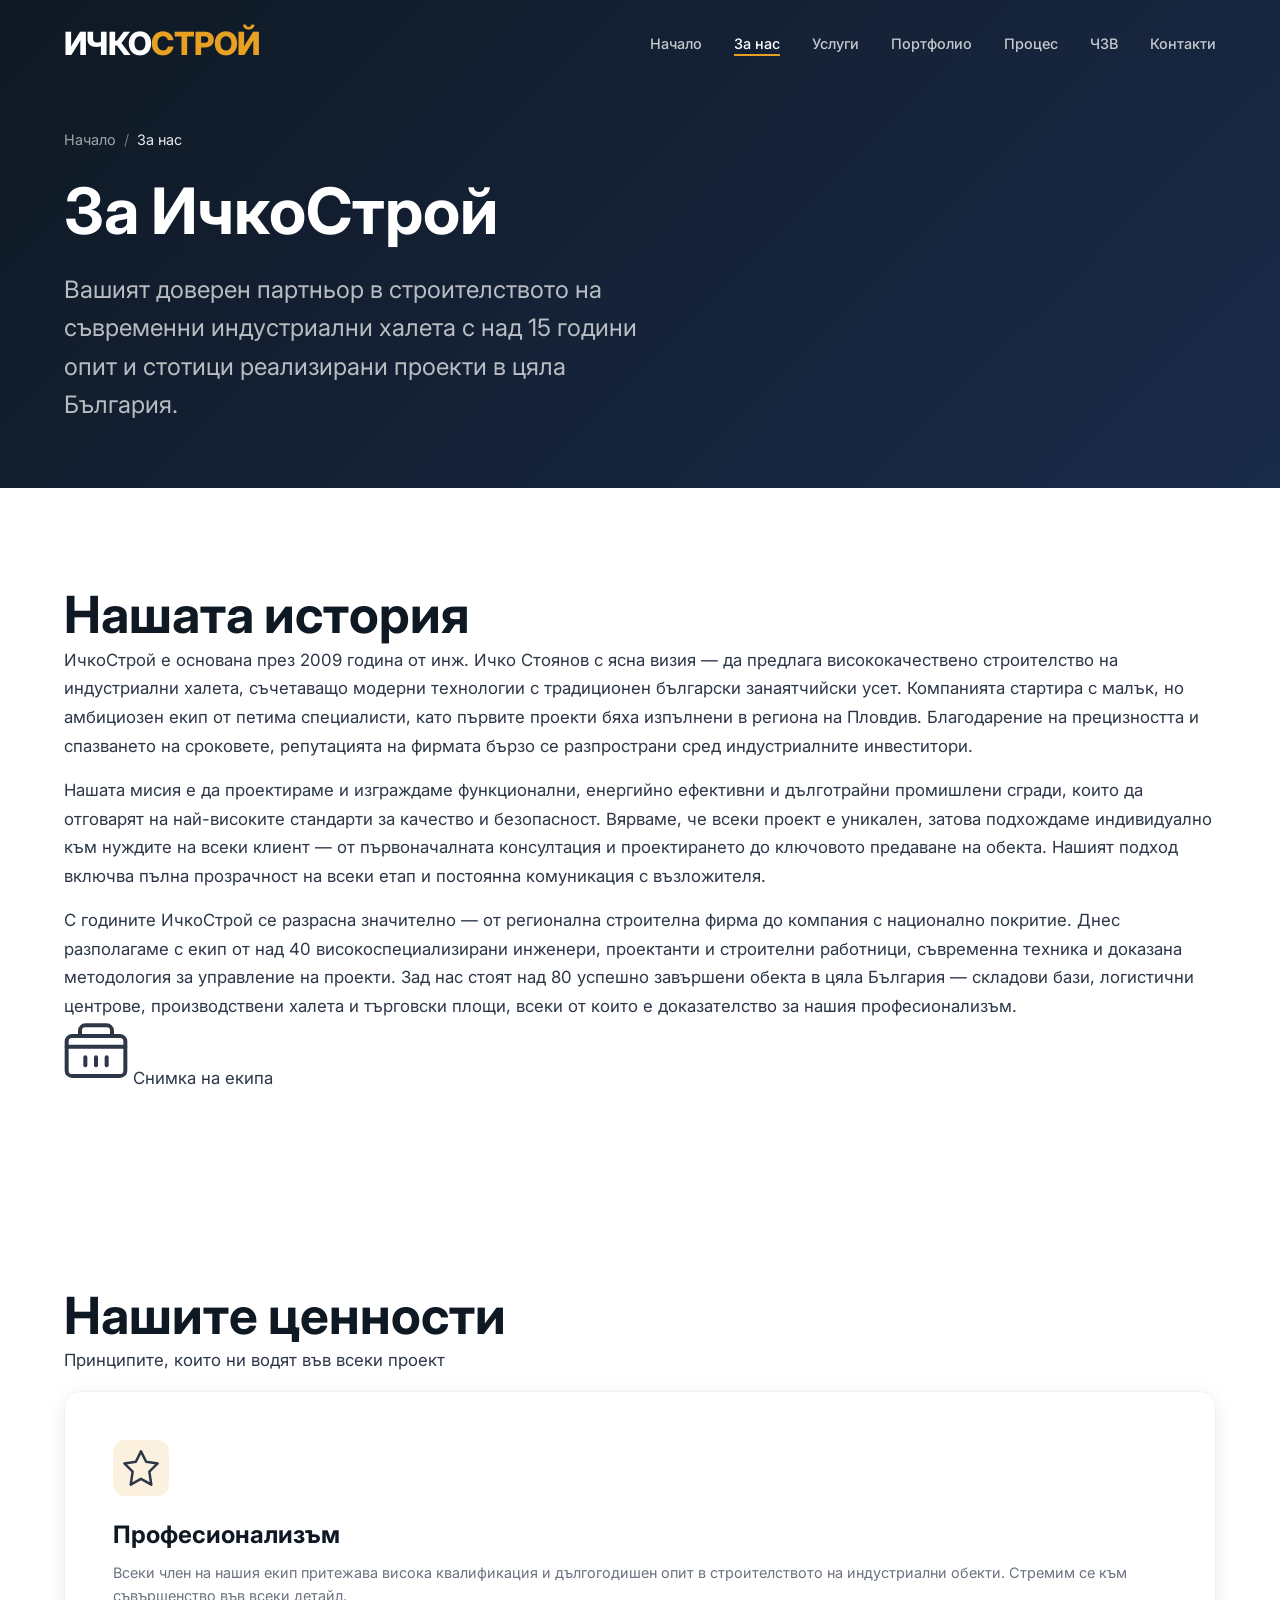
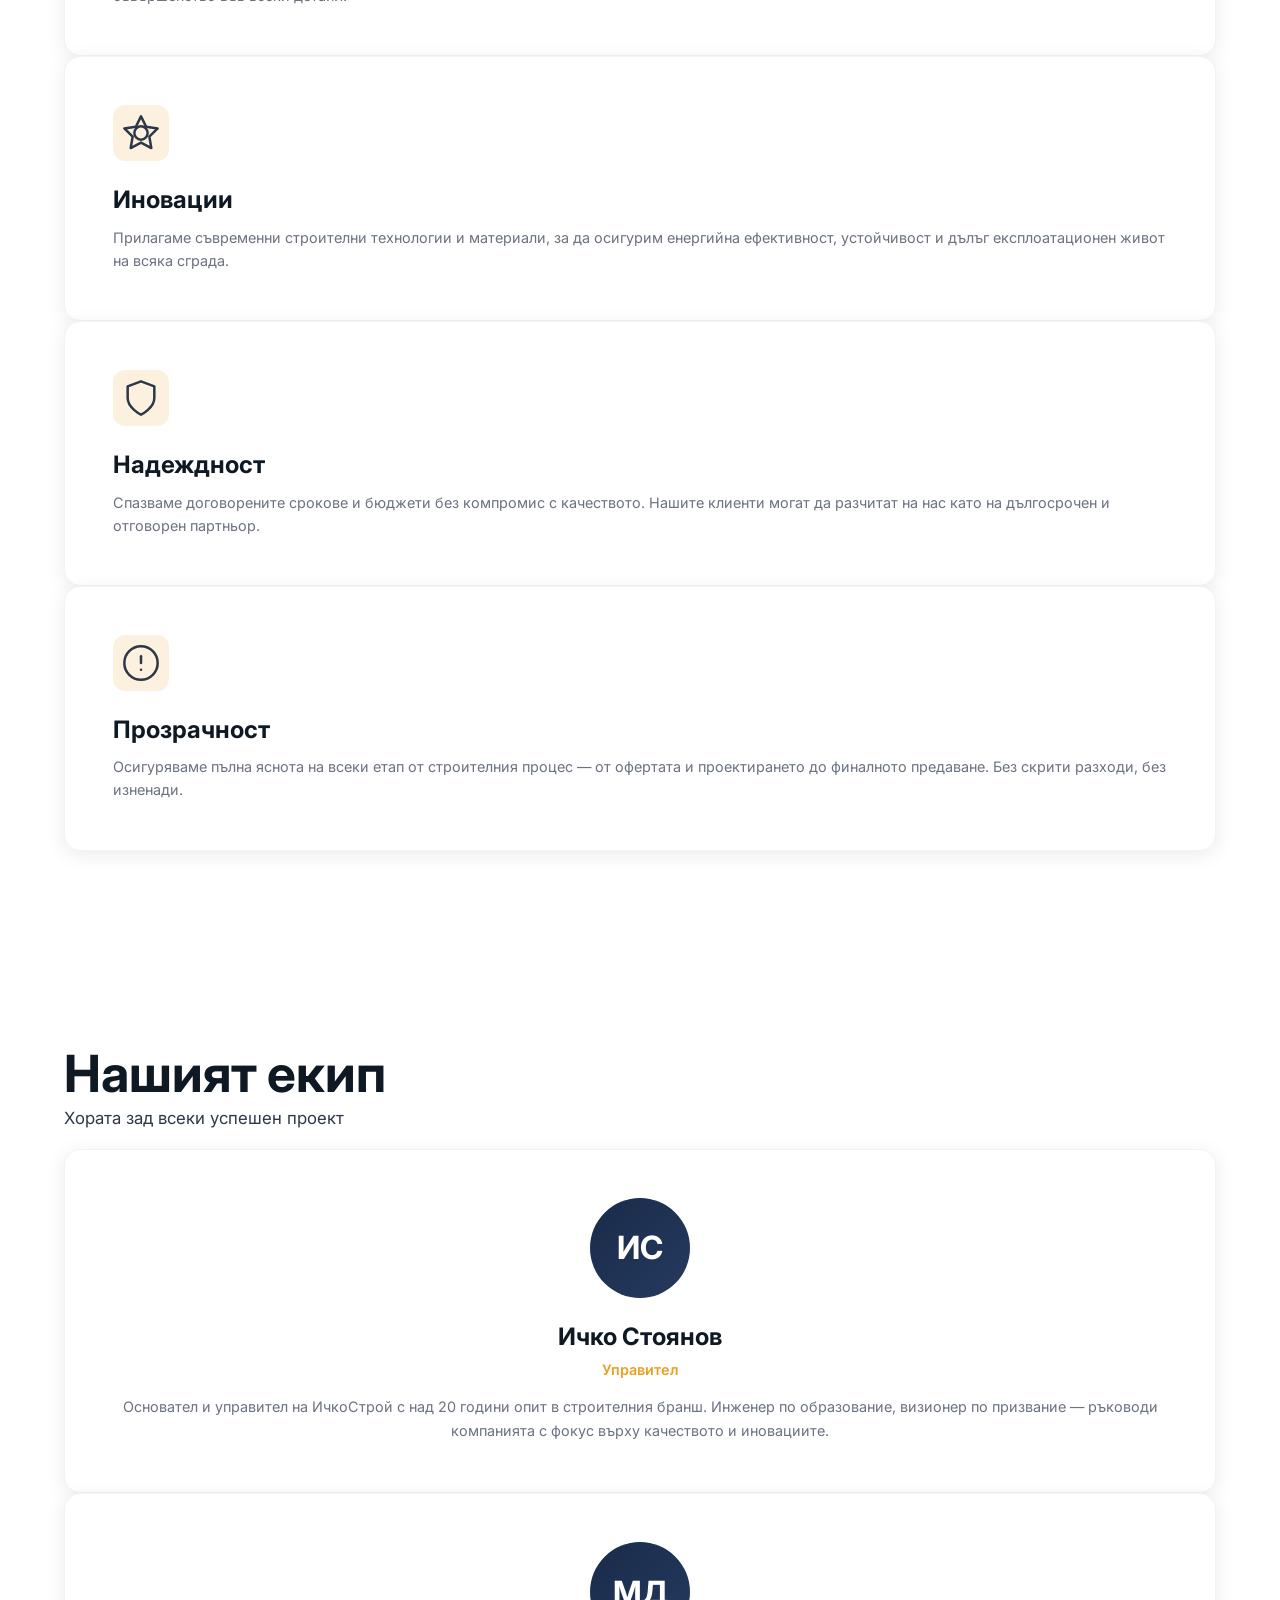
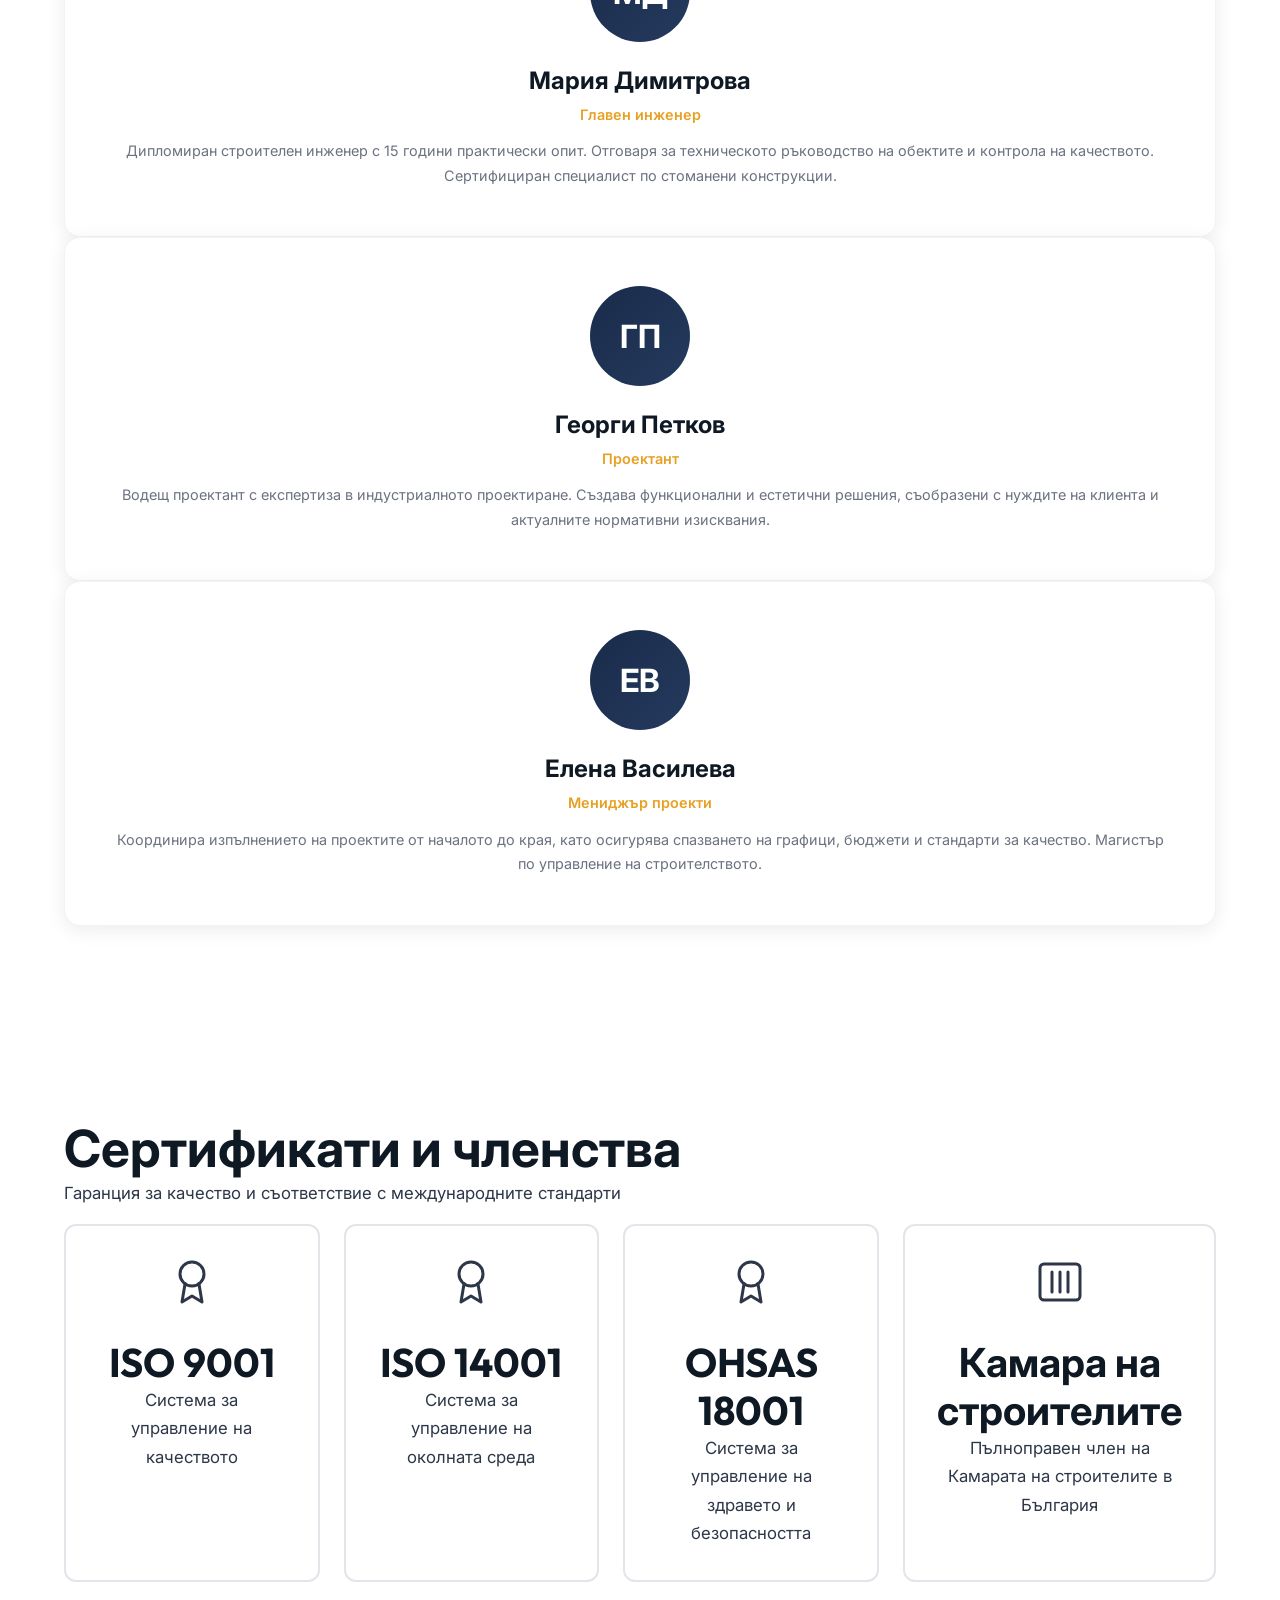
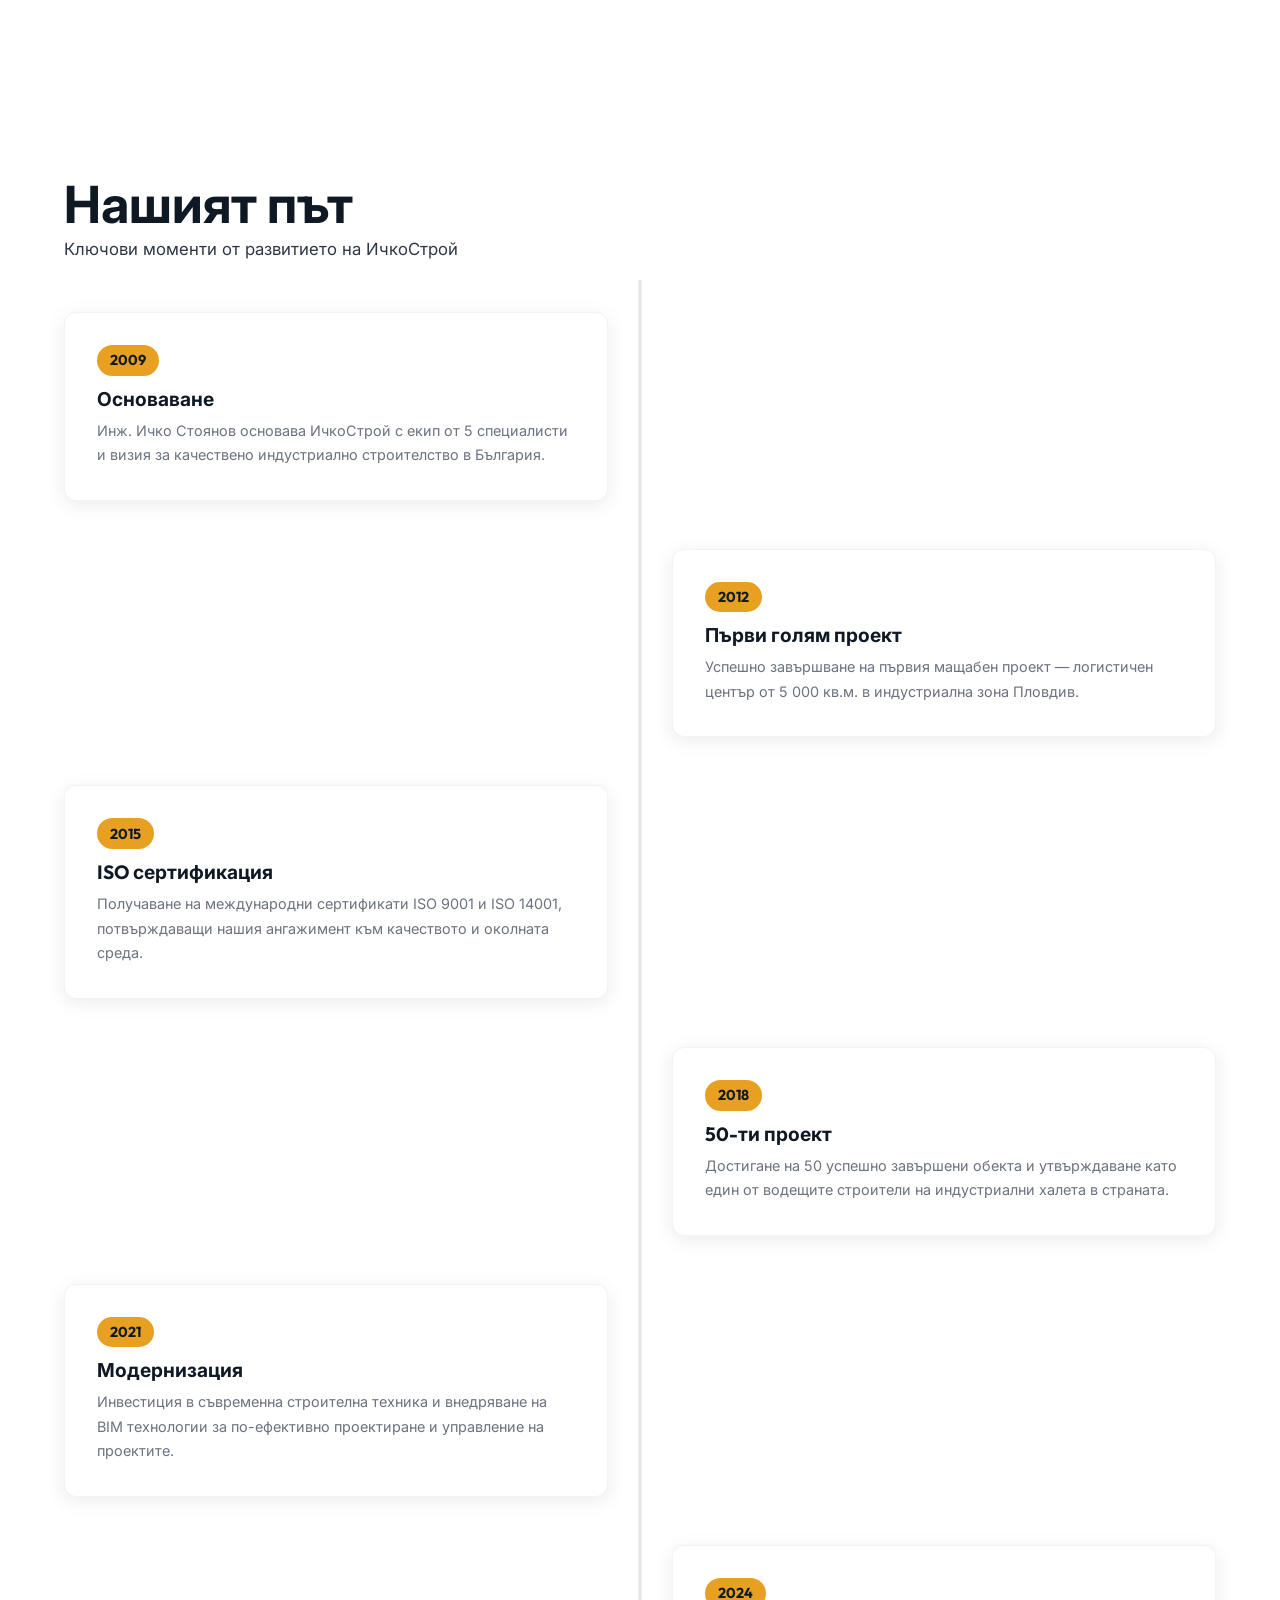
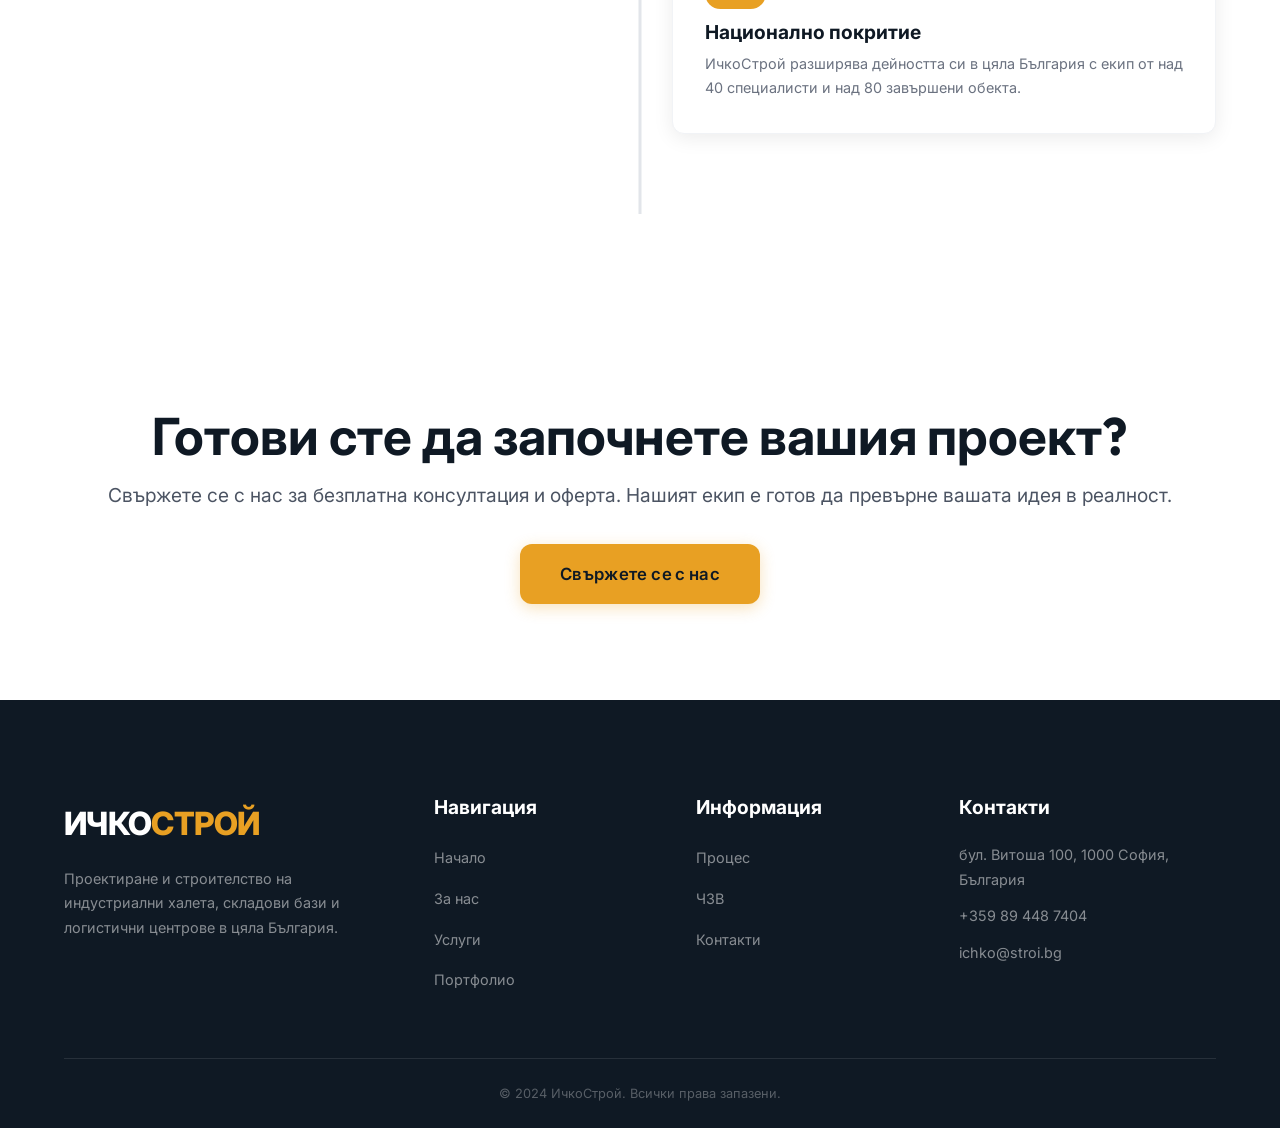
==== commit 3eaf70c4: "ui changes" ====
--- a/about.html
+++ b/about.html
@@ -57,7 +57,7 @@
   <header class="header" id="header">
     <div class="container header__container">
       <a href="index.html" class="header__logo">
-        <span class="header__logo-text">ИчкоСтрой</span>
+        ИЧКО<span>СТРОЙ</span>
       </a>
 
       <nav class="header__nav" id="nav">
@@ -80,20 +80,8 @@
     </div>
   </header>
 
-  <!-- ========== MOBILE OVERLAY ========== -->
-  <div class="mobile-overlay" id="mobileOverlay">
-    <nav class="mobile-overlay__nav">
-      <ul class="mobile-overlay__list">
-        <li><a href="index.html" class="mobile-overlay__link">Начало</a></li>
-        <li><a href="about.html" class="mobile-overlay__link mobile-overlay__link--active">За нас</a></li>
-        <li><a href="services.html" class="mobile-overlay__link">Услуги</a></li>
-        <li><a href="portfolio.html" class="mobile-overlay__link">Портфолио</a></li>
-        <li><a href="process.html" class="mobile-overlay__link">Процес</a></li>
-        <li><a href="faq.html" class="mobile-overlay__link">ЧЗВ</a></li>
-        <li><a href="contact.html" class="mobile-overlay__link mobile-overlay__link--cta">Контакти</a></li>
-      </ul>
-    </nav>
-  </div>
+  <!-- Mobile Overlay -->
+  <div class="mobile-overlay" id="mobileOverlay"></div>
 
   <main>
 
@@ -381,7 +369,7 @@
 
         <div class="footer__col">
           <a href="index.html" class="footer__logo">
-            <span class="footer__logo-text">ИчкоСтрой</span>
+            ИЧКО<span>СТРОЙ</span>
           </a>
           <p class="footer__description">Проектиране и строителство на индустриални халета, складови бази и логистични центрове в цяла България.</p>
         </div>
--- a/css/styles.css
+++ b/css/styles.css
@@ -164,6 +164,10 @@
   padding: var(--space-4xl) 0;
 }
 
+@media (max-width: 768px) {
+  .section { padding: 0; }
+}
+
 .section--dark {
   background-color: var(--clr-dark);
   color: var(--clr-gray-200);
@@ -236,6 +240,11 @@
   transition: all var(--transition);
   white-space: nowrap;
   text-decoration: none;
+}
+
+@media (max-width: 480px) {
+  .btn { white-space: normal; text-align: center; }
+  .btn--lg { padding: 0.85rem 1.5rem; font-size: var(--fs-sm); }
 }
 
 .btn--primary {
@@ -397,6 +406,17 @@
 .hamburger.active span:nth-child(3) {
   transform: rotate(-45deg) translate(5px, -5px);
 }
+
+/* Mobile overlay — hidden by default at ALL sizes */
+.mobile-overlay {
+  display: none;
+  position: fixed;
+  inset: 0;
+  background: rgba(0,0,0,0.5);
+  z-index: calc(var(--z-mobile-menu) - 1);
+}
+
+.mobile-overlay.active { display: block; }
 
 @media (max-width: 900px) {
   .hamburger { display: flex; }
@@ -425,16 +445,6 @@
   .nav-link { font-size: var(--fs-md); }
 
   .nav-cta { margin-left: 0; margin-top: var(--space-md); }
-
-  .mobile-overlay {
-    display: none;
-    position: fixed;
-    inset: 0;
-    background: rgba(0,0,0,0.5);
-    z-index: calc(var(--z-mobile-menu) - 1);
-  }
-
-  .mobile-overlay.active { display: block; }
 }
 
 /* --- Hero Sections --- */
@@ -452,6 +462,28 @@
 .hero--small {
   min-height: 45vh;
   padding: var(--space-5xl) 0 var(--space-3xl);
+}
+
+@media (max-width: 768px) {
+  .hero {
+    min-height: 65vh;
+    padding: var(--space-4xl) 0 var(--space-2xl);
+  }
+  .hero--small {
+    min-height: 38vh;
+    padding: var(--space-4xl) 0 var(--space-2xl);
+  }
+}
+
+@media (max-width: 480px) {
+  .hero {
+    min-height: 55vh;
+    padding: var(--space-3xl) 0 var(--space-2xl);
+  }
+  .hero--small {
+    min-height: 30vh;
+    padding: var(--space-3xl) 0 var(--space-xl);
+  }
 }
 
 .hero__bg-pattern {
@@ -537,8 +569,22 @@
 .stats-bar {
   position: relative;
   z-index: 10;
-  margin-top: -4rem;
+  margin-top: -3rem;
   margin-bottom: var(--space-3xl);
+}
+
+/* Extra hero bottom padding to make room for stats bar overlap */
+.hero + .stats-bar {
+  margin-top: -3rem;
+}
+
+.hero:has(+ .stats-bar) {
+  padding-bottom: var(--space-5xl);
+}
+
+@media (max-width: 480px) {
+  .stats-bar { margin-top: -2rem; }
+  .hero:has(+ .stats-bar) { padding-bottom: var(--space-4xl); }
 }
 
 .stats-bar__inner {
@@ -1775,6 +1821,22 @@
   transform: translateY(0);
 }
 
+/* Disable scroll animations on mobile — content shows immediately */
+@media (max-width: 768px) {
+  .fade-in,
+  .fade-in-left,
+  .fade-in-right,
+  .scale-in {
+    opacity: 1;
+    transform: none;
+  }
+
+  .stagger-children > * {
+    opacity: 1;
+    transform: none;
+  }
+}
+
 /* --- Page load fade --- */
 .page-content {
   animation: pageLoad 0.5s ease;
@@ -1971,6 +2033,28 @@
   display: flex;
   align-items: center;
   gap: var(--space-xl);
+  list-style: none;
+  margin: 0;
+  padding: 0;
+}
+
+.header__nav-list li {
+  list-style: none;
+}
+
+/* Also support <ul> inside .nav and .nav-list */
+.nav ul,
+.nav-list {
+  display: flex;
+  align-items: center;
+  gap: var(--space-xl);
+  list-style: none;
+  margin: 0;
+  padding: 0;
+}
+
+.nav-list li,
+.nav ul li {
   list-style: none;
 }
 
@@ -2042,7 +2126,7 @@
   }
 
   .header__nav .nav-link { font-size: var(--fs-md); }
-  .header__cta { margin-left: 0; margin-top: var(--space-md); }
+  .header__cta { display: none; }
 }
 
 /* --- Benefits Grid (service sub-pages) --- */
